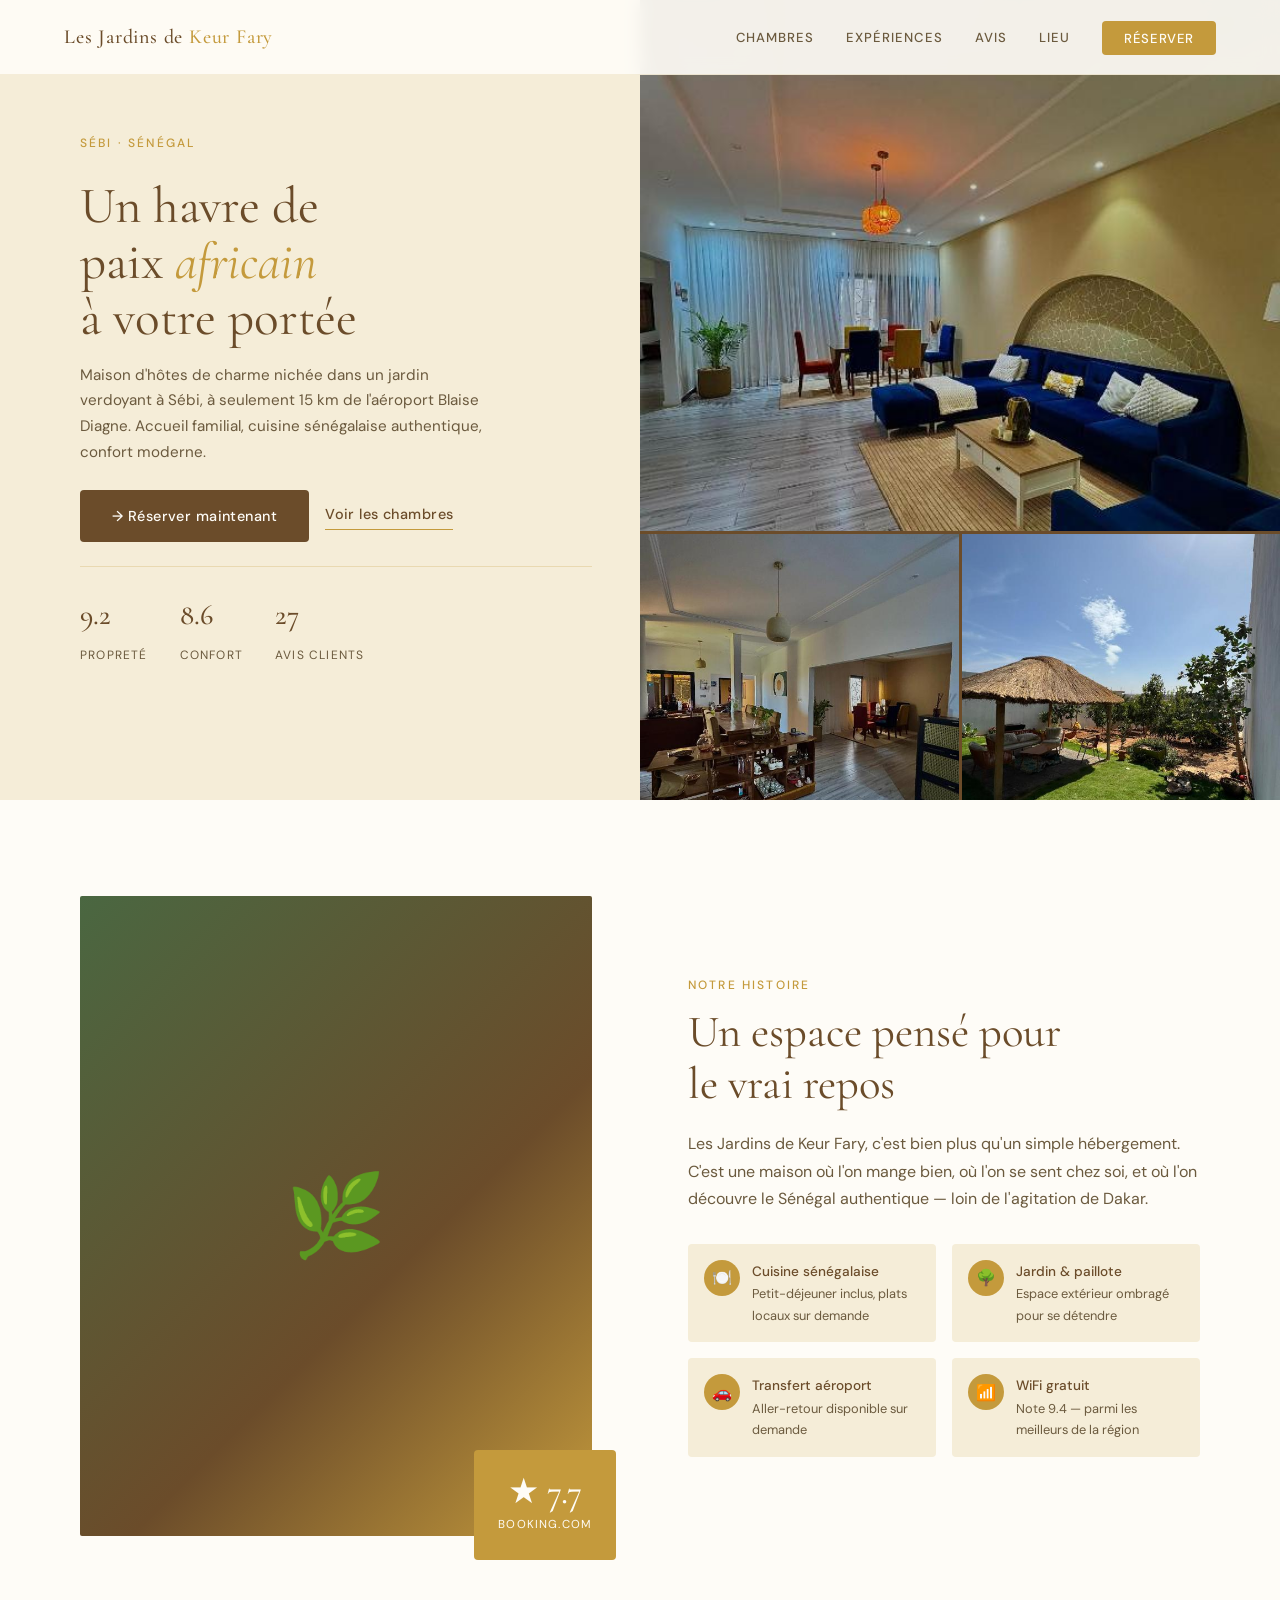
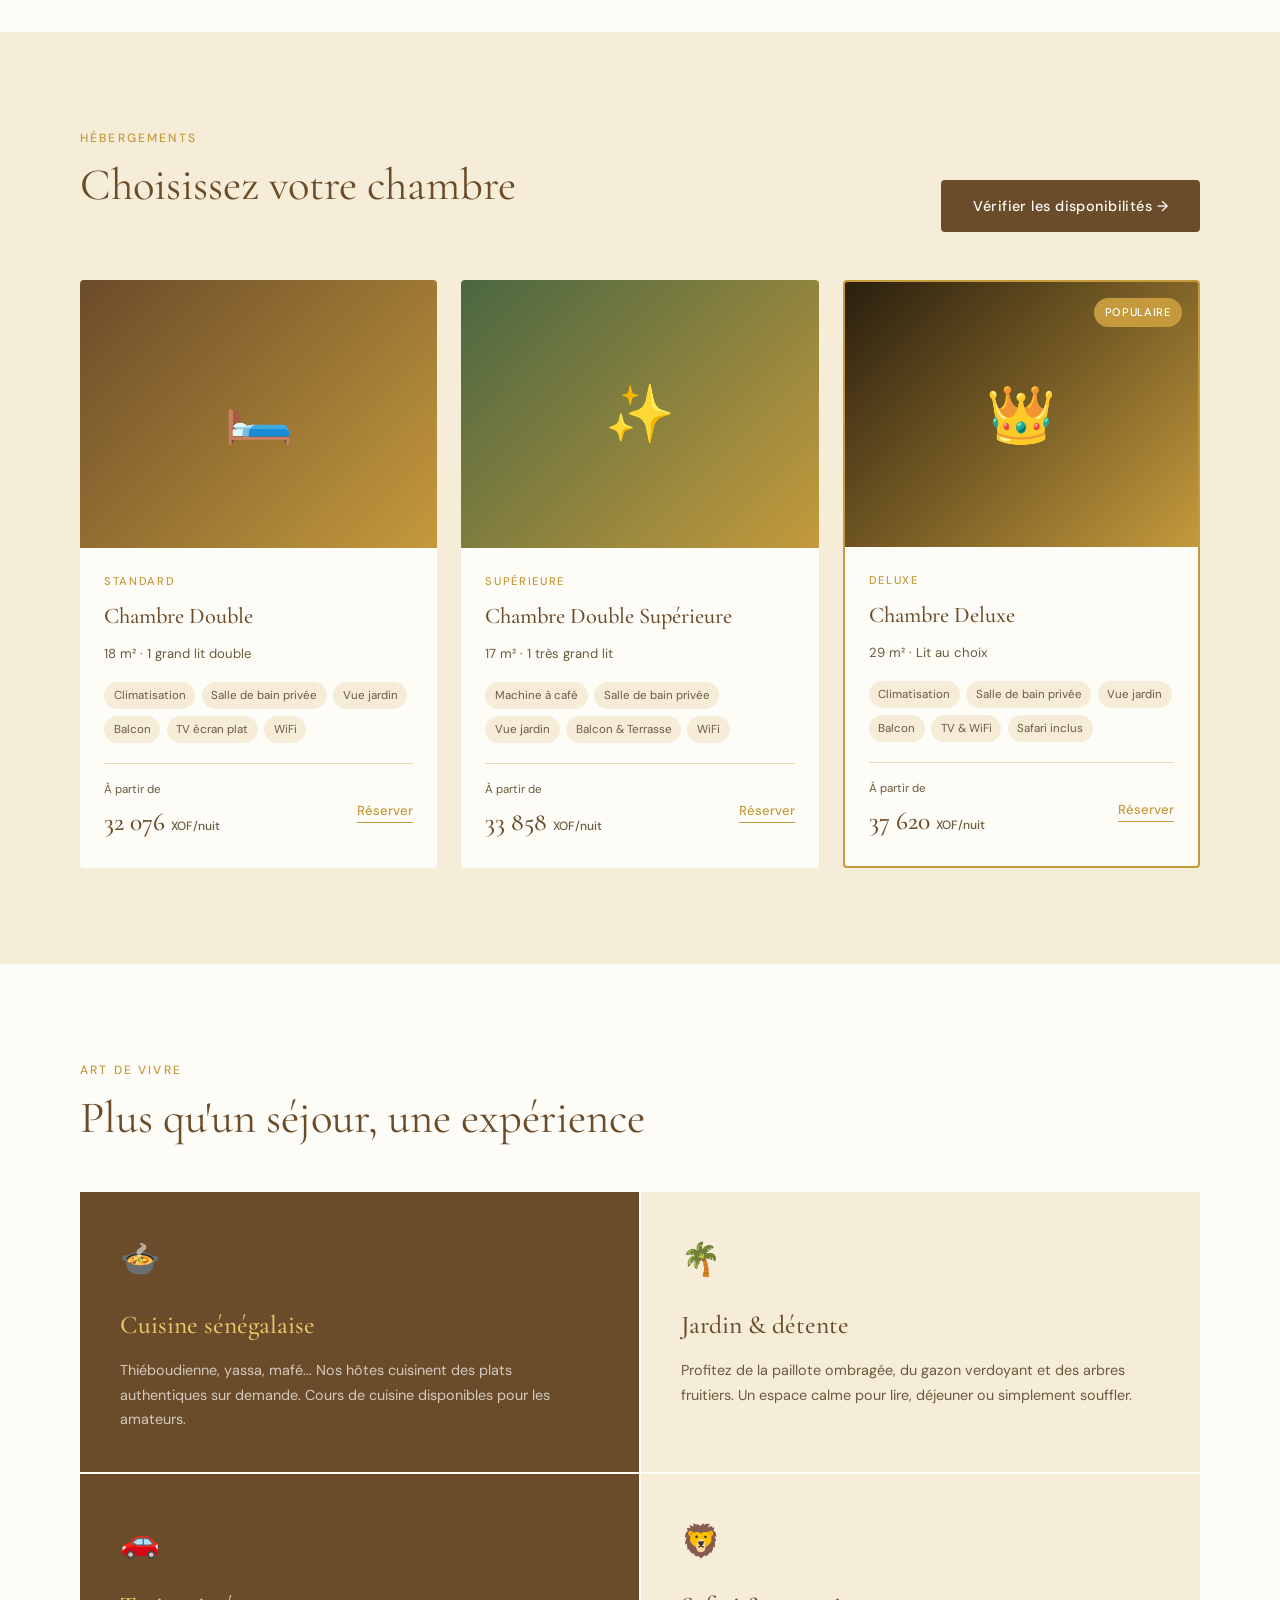
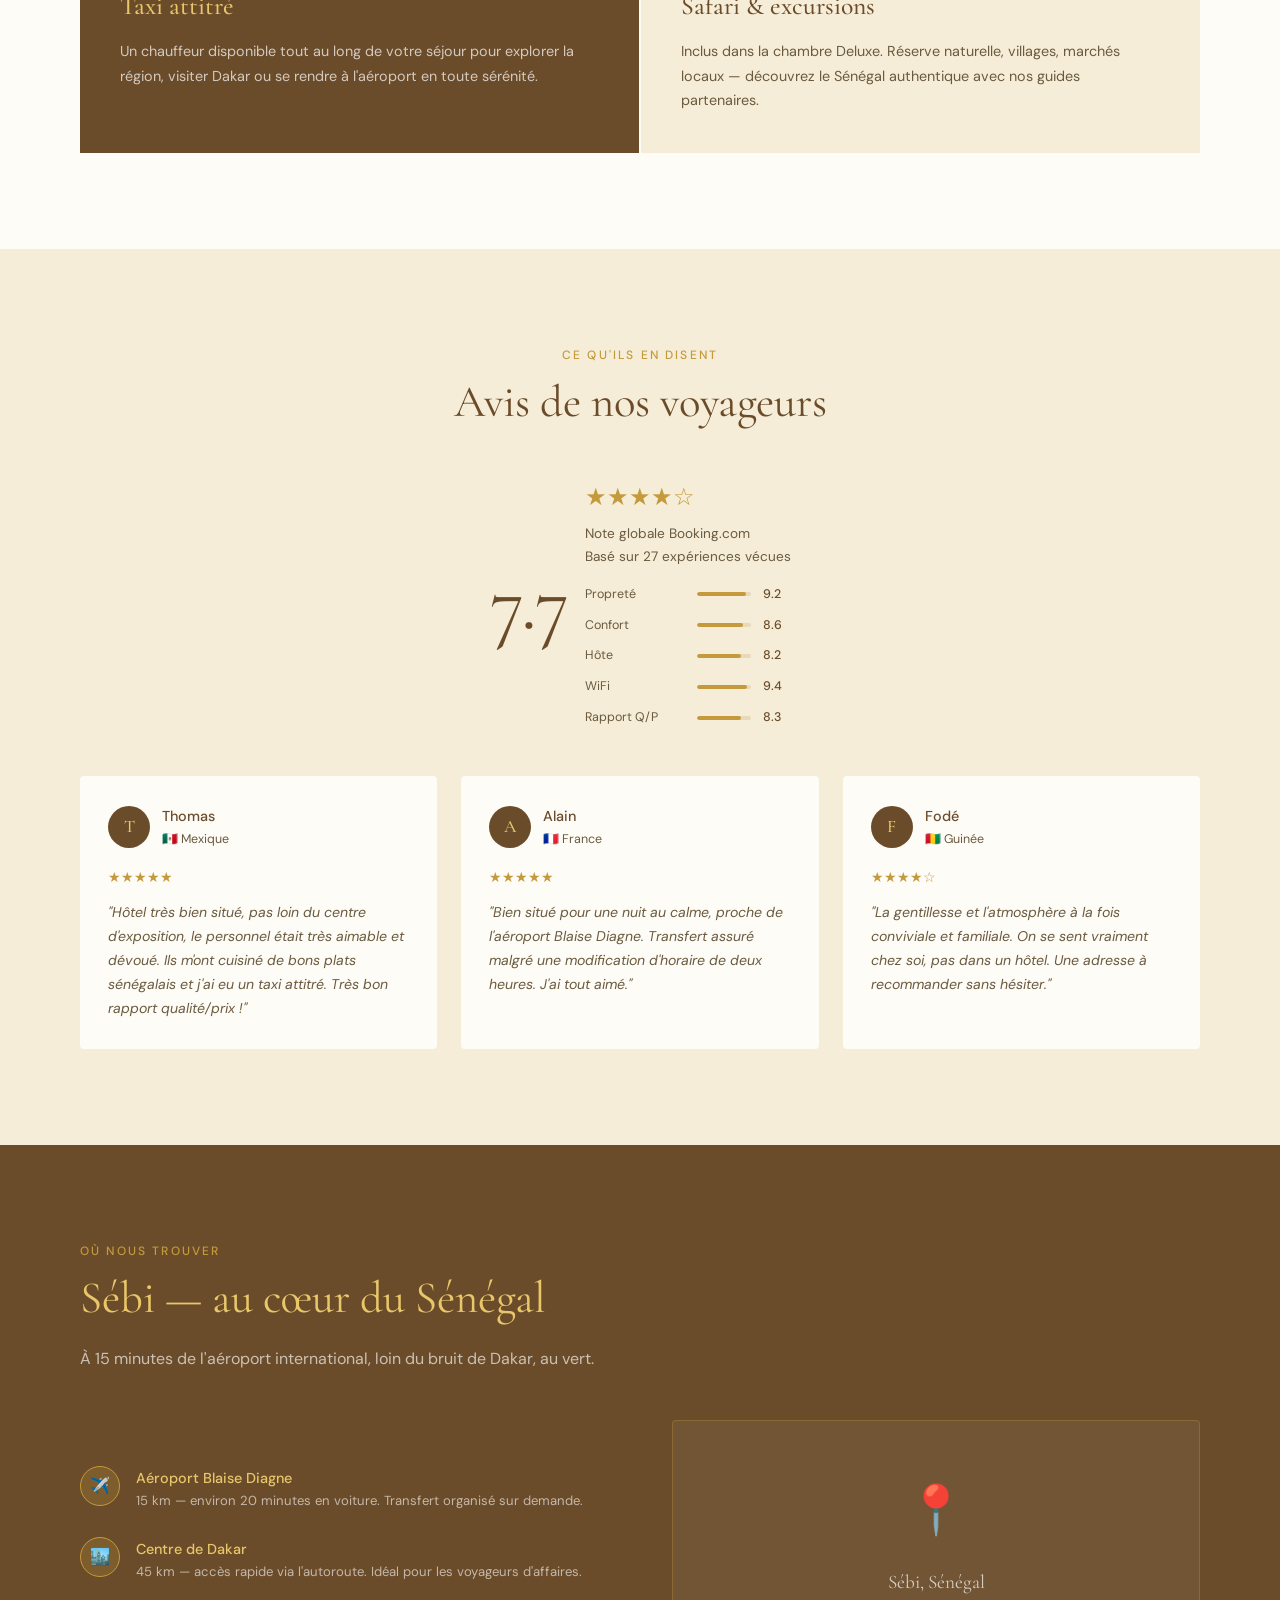
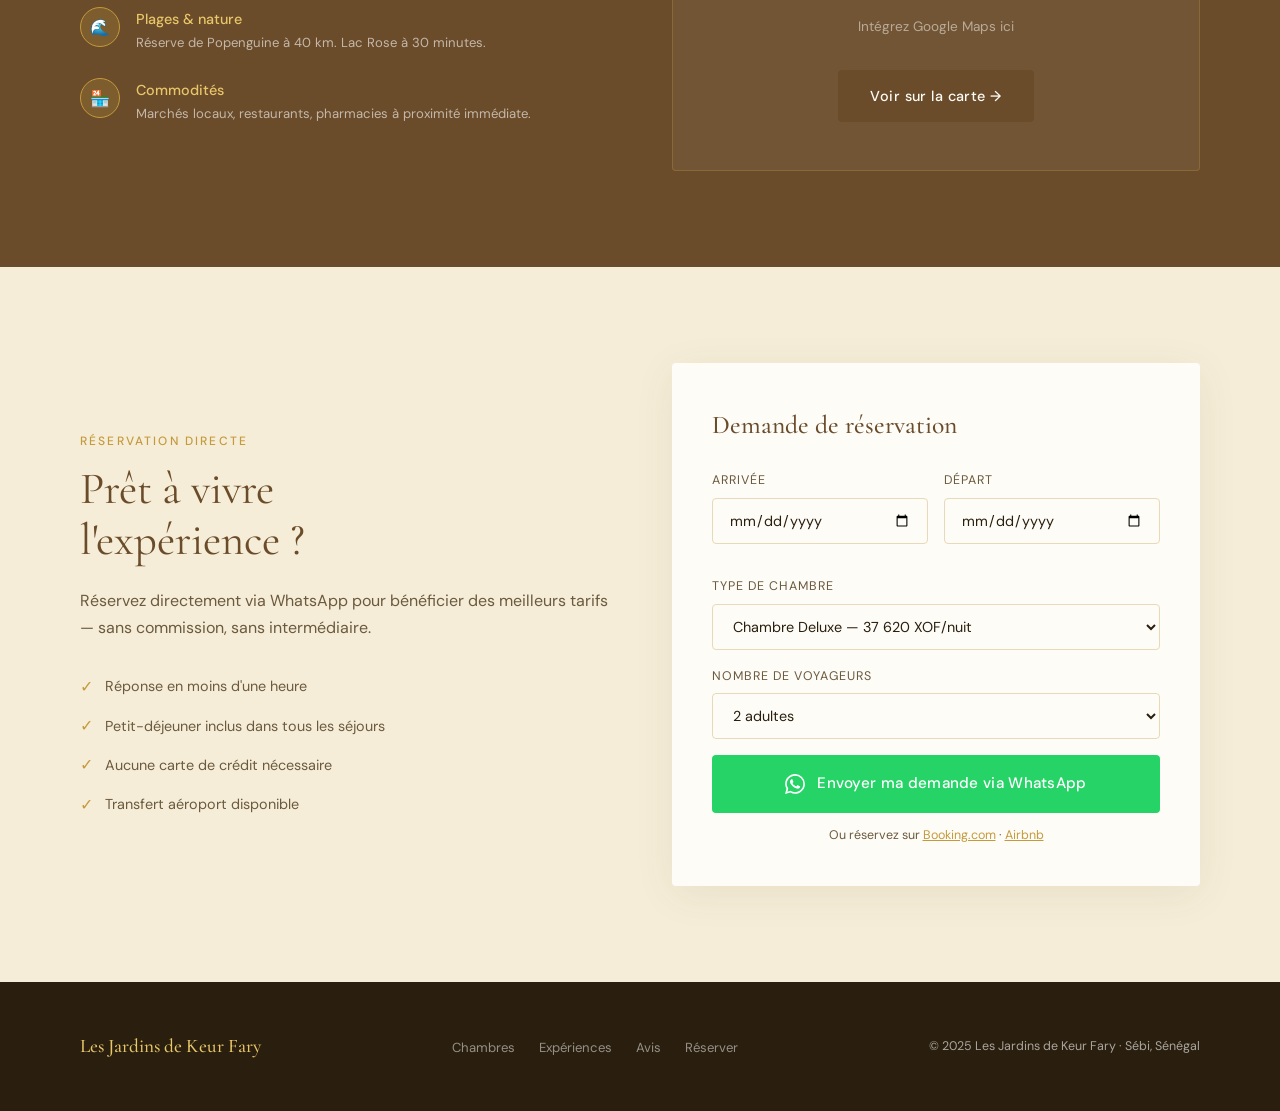
==== index.html @ 0b94500f "mise en place du site" ====
<!DOCTYPE html>
<html lang="fr">
<head>
<meta charset="UTF-8">
<meta name="viewport" content="width=device-width, initial-scale=1.0">
<title>Les Jardins de Keur Fary — Sébi, Sénégal</title>
<link href="https://fonts.googleapis.com/css2?family=Cormorant+Garamond:ital,wght@0,400;0,500;0,600;1,400;1,500&family=DM+Sans:wght@300;400;500&display=swap" rel="stylesheet">
<link rel="stylesheet" href="index.css">
</head>
<body>

<!-- NAV -->
<nav>
  <a href="#" class="nav-logo">Les Jardins de <span>Keur Fary</span></a>
  <ul class="nav-links">
    <li><a href="#chambres">Chambres</a></li>
    <li><a href="#experiences">Expériences</a></li>
    <li><a href="#avis">Avis</a></li>
    <li><a href="#lieu">Lieu</a></li>
    <li><a href="#reserver" class="nav-cta">Réserver</a></li>
  </ul>
</nav>

<!-- HERO -->
<section class="hero" style="padding: 0;">
  <div class="hero-text">
    <p class="hero-eyebrow">Sébi · Sénégal</p>
    <h1 class="hero-title">Un havre de<br>paix <em>africain</em><br>à votre portée</h1>
    <p class="hero-desc">Maison d'hôtes de charme nichée dans un jardin verdoyant à Sébi, à seulement 15 km de l'aéroport Blaise Diagne. Accueil familial, cuisine sénégalaise authentique, confort moderne.</p>
    <div class="hero-actions">
      <a href="#reserver" class="btn-primary">→ Réserver maintenant</a>
      <a href="#chambres" class="btn-secondary">Voir les chambres</a>
    </div>
    <div class="hero-stats">
      <div>
        <span class="hero-stat-num">9.2</span>
        <span class="hero-stat-label">Propreté</span>
      </div>
      <div>
        <span class="hero-stat-num">8.6</span>
        <span class="hero-stat-label">Confort</span>
      </div>
      <div>
        <span class="hero-stat-num">27</span>
        <span class="hero-stat-label">Avis clients</span>
      </div>
    </div>
  </div>
  <div class="hero-gallery">
    <div class="hero-gallery-top">
      <img src="images/salon.jpg" 
           alt="Salon principal"
           style="width:100%;height:100%;object-fit:cover;object-position:center 30%;">
    </div>
    <div class="hero-gallery-bottom">
      <div style="overflow:hidden;">
        <img src="images/veranda.jpg" alt="Véranda" style="width:100%;height:100%;object-fit:cover;">
      </div>
      <div style="overflow:hidden;">
        <img src="images/jardin.jpg" alt="Jardin" style="width:100%;height:100%;object-fit:cover;">
      </div>
    </div>
  </div>
</section>

<!-- ABOUT -->
<section class="about" id="about">
  <div class="about-image-wrap">
    <div style="width:100%;aspect-ratio:4/5;background:linear-gradient(135deg,#4A6741 0%,#6B4C2A 60%,#C49A3C 100%);border-radius:2px;display:flex;align-items:center;justify-content:center;">
      <span style="font-size:5rem;">🌿</span>
    </div>
    <div class="about-badge">
      <span class="about-badge-num">★ 7.7</span>
      <span class="about-badge-text">Booking.com</span>
    </div>
  </div>
  <div>
    <p class="section-eyebrow">Notre histoire</p>
    <h2 class="section-title">Un espace pensé pour<br>le vrai repos</h2>
    <p class="section-desc">Les Jardins de Keur Fary, c'est bien plus qu'un simple hébergement. C'est une maison où l'on mange bien, où l'on se sent chez soi, et où l'on découvre le Sénégal authentique — loin de l'agitation de Dakar.</p>
    <div class="about-features">
      <div class="about-feature">
        <div class="about-feature-icon">🍽️</div>
        <div>
          <p class="about-feature-title">Cuisine sénégalaise</p>
          <p class="about-feature-desc">Petit-déjeuner inclus, plats locaux sur demande</p>
        </div>
      </div>
      <div class="about-feature">
        <div class="about-feature-icon">🌳</div>
        <div>
          <p class="about-feature-title">Jardin & paillote</p>
          <p class="about-feature-desc">Espace extérieur ombragé pour se détendre</p>
        </div>
      </div>
      <div class="about-feature">
        <div class="about-feature-icon">🚗</div>
        <div>
          <p class="about-feature-title">Transfert aéroport</p>
          <p class="about-feature-desc">Aller-retour disponible sur demande</p>
        </div>
      </div>
      <div class="about-feature">
        <div class="about-feature-icon">📶</div>
        <div>
          <p class="about-feature-title">WiFi gratuit</p>
          <p class="about-feature-desc">Note 9.4 — parmi les meilleurs de la région</p>
        </div>
      </div>
    </div>
  </div>
</section>

<!-- ROOMS -->
<section class="rooms" id="chambres">
  <div class="rooms-header">
    <div>
      <p class="section-eyebrow">Hébergements</p>
      <h2 class="section-title">Choisissez votre chambre</h2>
    </div>
    <a href="#reserver" class="btn-primary">Vérifier les disponibilités →</a>
  </div>
  <div class="rooms-grid">
    <!-- Chambre Double -->
    <div class="room-card">
      <div style="width:100%;aspect-ratio:4/3;background:linear-gradient(135deg,#6B4C2A,#C49A3C);display:flex;align-items:center;justify-content:center;">
        <span style="font-size:3.5rem;">🛏️</span>
      </div>
      <div class="room-card-body">
        <p class="room-card-type">Standard</p>
        <h3 class="room-card-name">Chambre Double</h3>
        <p class="room-card-size">18 m² · 1 grand lit double</p>
        <div class="room-card-amenities">
          <span class="amenity-tag">Climatisation</span>
          <span class="amenity-tag">Salle de bain privée</span>
          <span class="amenity-tag">Vue jardin</span>
          <span class="amenity-tag">Balcon</span>
          <span class="amenity-tag">TV écran plat</span>
          <span class="amenity-tag">WiFi</span>
        </div>
        <div class="room-card-footer">
          <div>
            <p class="room-price-from">À partir de</p>
            <span class="room-price">32 076 <span class="room-price-unit">XOF/nuit</span></span>
          </div>
          <a href="#reserver" class="room-book-btn">Réserver</a>
        </div>
      </div>
    </div>
    <!-- Chambre Supérieure -->
    <div class="room-card">
      <div style="width:100%;aspect-ratio:4/3;background:linear-gradient(135deg,#4A6741,#C49A3C);display:flex;align-items:center;justify-content:center;">
        <span style="font-size:3.5rem;">✨</span>
      </div>
      <div class="room-card-body">
        <p class="room-card-type">Supérieure</p>
        <h3 class="room-card-name">Chambre Double Supérieure</h3>
        <p class="room-card-size">17 m² · 1 très grand lit</p>
        <div class="room-card-amenities">
          <span class="amenity-tag">Machine à café</span>
          <span class="amenity-tag">Salle de bain privée</span>
          <span class="amenity-tag">Vue jardin</span>
          <span class="amenity-tag">Balcon & Terrasse</span>
          <span class="amenity-tag">WiFi</span>
        </div>
        <div class="room-card-footer">
          <div>
            <p class="room-price-from">À partir de</p>
            <span class="room-price">33 858 <span class="room-price-unit">XOF/nuit</span></span>
          </div>
          <a href="#reserver" class="room-book-btn">Réserver</a>
        </div>
      </div>
    </div>
    <!-- Chambre Deluxe -->
    <div class="room-card" style="border: 2px solid var(--gold);">
      <div style="width:100%;aspect-ratio:4/3;background:linear-gradient(135deg,#2A1F0E,#C49A3C);display:flex;align-items:center;justify-content:center;position:relative;">
        <span style="font-size:3.5rem;">👑</span>
        <span style="position:absolute;top:1rem;right:1rem;background:var(--gold);color:white;font-size:0.7rem;padding:0.3rem 0.7rem;border-radius:20px;font-weight:500;letter-spacing:0.06em;">POPULAIRE</span>
      </div>
      <div class="room-card-body">
        <p class="room-card-type">Deluxe</p>
        <h3 class="room-card-name">Chambre Deluxe</h3>
        <p class="room-card-size">29 m² · Lit au choix</p>
        <div class="room-card-amenities">
          <span class="amenity-tag">Climatisation</span>
          <span class="amenity-tag">Salle de bain privée</span>
          <span class="amenity-tag">Vue jardin</span>
          <span class="amenity-tag">Balcon</span>
          <span class="amenity-tag">TV & WiFi</span>
          <span class="amenity-tag">Safari inclus</span>
        </div>
        <div class="room-card-footer">
          <div>
            <p class="room-price-from">À partir de</p>
            <span class="room-price">37 620 <span class="room-price-unit">XOF/nuit</span></span>
          </div>
          <a href="#reserver" class="room-book-btn">Réserver</a>
        </div>
      </div>
    </div>
  </div>
</section>

<!-- EXPERIENCES -->
<section class="experiences" id="experiences">
  <div style="max-width:600px;">
    <p class="section-eyebrow">Art de vivre</p>
    <h2 class="section-title">Plus qu'un séjour, une expérience</h2>
  </div>
  <div class="exp-grid">
    <div class="exp-item">
      <span class="exp-icon">🍲</span>
      <h3 class="exp-title">Cuisine sénégalaise</h3>
      <p class="exp-desc">Thiéboudienne, yassa, mafé... Nos hôtes cuisinent des plats authentiques sur demande. Cours de cuisine disponibles pour les amateurs.</p>
    </div>
    <div class="exp-item">
      <span class="exp-icon">🌴</span>
      <h3 class="exp-title">Jardin & détente</h3>
      <p class="exp-desc">Profitez de la paillote ombragée, du gazon verdoyant et des arbres fruitiers. Un espace calme pour lire, déjeuner ou simplement souffler.</p>
    </div>
    <div class="exp-item">
      <span class="exp-icon">🚗</span>
      <h3 class="exp-title">Taxi attitré</h3>
      <p class="exp-desc">Un chauffeur disponible tout au long de votre séjour pour explorer la région, visiter Dakar ou se rendre à l'aéroport en toute sérénité.</p>
    </div>
    <div class="exp-item">
      <span class="exp-icon">🦁</span>
      <h3 class="exp-title">Safari & excursions</h3>
      <p class="exp-desc">Inclus dans la chambre Deluxe. Réserve naturelle, villages, marchés locaux — découvrez le Sénégal authentique avec nos guides partenaires.</p>
    </div>
  </div>
</section>

<!-- REVIEWS -->
<section class="reviews" id="avis">
  <div class="reviews-header">
    <p class="section-eyebrow">Ce qu'ils en disent</p>
    <h2 class="section-title">Avis de nos voyageurs</h2>
  </div>
  <div class="rating-big">
    <span class="rating-num">7.7</span>
    <div>
      <div class="rating-stars">★★★★☆</div>
      <p style="font-size:0.85rem;color:var(--text-muted);">Note globale Booking.com</p>
      <p class="rating-count">Basé sur 27 expériences vécues</p>
      <div class="ratings-bars" style="margin-top:1rem;">
        <div class="rating-bar-row">
          <span class="rating-bar-label">Propreté</span>
          <div class="rating-bar-track"><div class="rating-bar-fill" style="width:92%"></div></div>
          <span class="rating-bar-val">9.2</span>
        </div>
        <div class="rating-bar-row">
          <span class="rating-bar-label">Confort</span>
          <div class="rating-bar-track"><div class="rating-bar-fill" style="width:86%"></div></div>
          <span class="rating-bar-val">8.6</span>
        </div>
        <div class="rating-bar-row">
          <span class="rating-bar-label">Hôte</span>
          <div class="rating-bar-track"><div class="rating-bar-fill" style="width:82%"></div></div>
          <span class="rating-bar-val">8.2</span>
        </div>
        <div class="rating-bar-row">
          <span class="rating-bar-label">WiFi</span>
          <div class="rating-bar-track"><div class="rating-bar-fill" style="width:94%"></div></div>
          <span class="rating-bar-val">9.4</span>
        </div>
        <div class="rating-bar-row">
          <span class="rating-bar-label">Rapport Q/P</span>
          <div class="rating-bar-track"><div class="rating-bar-fill" style="width:83%"></div></div>
          <span class="rating-bar-val">8.3</span>
        </div>
      </div>
    </div>
  </div>
  <div class="reviews-grid">
    <div class="review-card">
      <div class="review-top">
        <div class="review-avatar">T</div>
        <div>
          <p class="review-name">Thomas</p>
          <p class="review-country">🇲🇽 Mexique</p>
        </div>
      </div>
      <div class="review-stars">★★★★★</div>
      <p class="review-text">"Hôtel très bien situé, pas loin du centre d'exposition, le personnel était très aimable et dévoué. Ils m'ont cuisiné de bons plats sénégalais et j'ai eu un taxi attitré. Très bon rapport qualité/prix !"</p>
    </div>
    <div class="review-card">
      <div class="review-top">
        <div class="review-avatar">A</div>
        <div>
          <p class="review-name">Alain</p>
          <p class="review-country">🇫🇷 France</p>
        </div>
      </div>
      <div class="review-stars">★★★★★</div>
      <p class="review-text">"Bien situé pour une nuit au calme, proche de l'aéroport Blaise Diagne. Transfert assuré malgré une modification d'horaire de deux heures. J'ai tout aimé."</p>
    </div>
    <div class="review-card">
      <div class="review-top">
        <div class="review-avatar">F</div>
        <div>
          <p class="review-name">Fodé</p>
          <p class="review-country">🇬🇳 Guinée</p>
        </div>
      </div>
      <div class="review-stars">★★★★☆</div>
      <p class="review-text">"La gentillesse et l'atmosphère à la fois conviviale et familiale. On se sent vraiment chez soi, pas dans un hôtel. Une adresse à recommander sans hésiter."</p>
    </div>
  </div>
</section>

<!-- LOCATION -->
<section class="location" id="lieu">
  <p class="section-eyebrow" style="color:var(--gold);">Où nous trouver</p>
  <h2 class="section-title">Sébi — au cœur du Sénégal</h2>
  <p class="section-desc">À 15 minutes de l'aéroport international, loin du bruit de Dakar, au vert.</p>
  <div class="location-grid">
    <div class="location-points">
      <div class="location-point">
        <div class="location-point-icon">✈️</div>
        <div>
          <p class="location-point-title">Aéroport Blaise Diagne</p>
          <p class="location-point-desc">15 km — environ 20 minutes en voiture. Transfert organisé sur demande.</p>
        </div>
      </div>
      <div class="location-point">
        <div class="location-point-icon">🏙️</div>
        <div>
          <p class="location-point-title">Centre de Dakar</p>
          <p class="location-point-desc">45 km — accès rapide via l'autoroute. Idéal pour les voyageurs d'affaires.</p>
        </div>
      </div>
      <div class="location-point">
        <div class="location-point-icon">🌊</div>
        <div>
          <p class="location-point-title">Plages & nature</p>
          <p class="location-point-desc">Réserve de Popenguine à 40 km. Lac Rose à 30 minutes.</p>
        </div>
      </div>
      <div class="location-point">
        <div class="location-point-icon">🏪</div>
        <div>
          <p class="location-point-title">Commodités</p>
          <p class="location-point-desc">Marchés locaux, restaurants, pharmacies à proximité immédiate.</p>
        </div>
      </div>
    </div>
    <div class="location-map-placeholder">
      <span style="font-size:3rem;">📍</span>
      <p style="color:rgba(255,255,255,0.7);font-family:'Cormorant Garamond',serif;font-size:1.2rem;">Sébi, Sénégal</p>
      <p>Intégrez Google Maps ici</p>
      <a href="https://maps.google.com/?q=Sebikotane+Senegal" target="_blank" class="btn-primary" style="margin-top:1rem;">Voir sur la carte →</a>
    </div>
  </div>
</section>

<!-- BOOKING CTA -->
<section class="booking-cta" id="reserver">
  <div>
    <p class="section-eyebrow">Réservation directe</p>
    <h2 class="section-title">Prêt à vivre<br>l'expérience ?</h2>
    <p class="section-desc" style="margin-bottom:2rem;">Réservez directement via WhatsApp pour bénéficier des meilleurs tarifs — sans commission, sans intermédiaire.</p>
    <div style="display:flex;flex-direction:column;gap:0.75rem;">
      <div style="display:flex;align-items:center;gap:0.75rem;">
        <span style="color:var(--gold);">✓</span>
        <span style="font-size:0.9rem;color:var(--text-muted);">Réponse en moins d'une heure</span>
      </div>
      <div style="display:flex;align-items:center;gap:0.75rem;">
        <span style="color:var(--gold);">✓</span>
        <span style="font-size:0.9rem;color:var(--text-muted);">Petit-déjeuner inclus dans tous les séjours</span>
      </div>
      <div style="display:flex;align-items:center;gap:0.75rem;">
        <span style="color:var(--gold);">✓</span>
        <span style="font-size:0.9rem;color:var(--text-muted);">Aucune carte de crédit nécessaire</span>
      </div>
      <div style="display:flex;align-items:center;gap:0.75rem;">
        <span style="color:var(--gold);">✓</span>
        <span style="font-size:0.9rem;color:var(--text-muted);">Transfert aéroport disponible</span>
      </div>
    </div>
  </div>
  <div class="booking-form">
    <h3 class="booking-form-title">Demande de réservation</h3>
    <div class="form-row">
      <div class="form-group">
        <label>Arrivée</label>
        <input type="date">
      </div>
      <div class="form-group">
        <label>Départ</label>
        <input type="date">
      </div>
    </div>
    <div class="form-group">
      <label>Type de chambre</label>
      <select>
        <option>Chambre Double — 32 076 XOF/nuit</option>
        <option>Chambre Double Supérieure — 33 858 XOF/nuit</option>
        <option selected>Chambre Deluxe — 37 620 XOF/nuit</option>
        <option>Chambre Deluxe Famille — 39 600 XOF/nuit</option>
      </select>
    </div>
    <div class="form-group">
      <label>Nombre de voyageurs</label>
      <select>
        <option>1 adulte</option>
        <option selected>2 adultes</option>
        <option>2 adultes + 1 enfant</option>
      </select>
    </div>
    <a href="https://wa.me/221XXXXXXXXX?text=Bonjour%2C%20je%20souhaite%20r%C3%A9server%20une%20chambre%20aux%20Jardins%20de%20Keur%20Fary" 
       class="whatsapp-btn" target="_blank">
      <svg width="20" height="20" viewBox="0 0 24 24" fill="white" xmlns="http://www.w3.org/2000/svg">
        <path d="M17.472 14.382c-.297-.149-1.758-.867-2.03-.967-.273-.099-.471-.148-.67.15-.197.297-.767.966-.94 1.164-.173.199-.347.223-.644.075-.297-.15-1.255-.463-2.39-1.475-.883-.788-1.48-1.761-1.653-2.059-.173-.297-.018-.458.13-.606.134-.133.298-.347.446-.52.149-.174.198-.298.298-.497.099-.198.05-.371-.025-.52-.075-.149-.669-1.612-.916-2.207-.242-.579-.487-.5-.669-.51-.173-.008-.371-.01-.57-.01-.198 0-.52.074-.792.372-.272.297-1.04 1.016-1.04 2.479 0 1.462 1.065 2.875 1.213 3.074.149.198 2.096 3.2 5.077 4.487.709.306 1.262.489 1.694.625.712.227 1.36.195 1.871.118.571-.085 1.758-.719 2.006-1.413.248-.694.248-1.289.173-1.413-.074-.124-.272-.198-.57-.347m-5.421 7.403h-.004a9.87 9.87 0 01-5.031-1.378l-.361-.214-3.741.982.998-3.648-.235-.374a9.86 9.86 0 01-1.51-5.26c.001-5.45 4.436-9.884 9.888-9.884 2.64 0 5.122 1.03 6.988 2.898a9.825 9.825 0 012.893 6.994c-.003 5.45-4.437 9.884-9.885 9.884m8.413-18.297A11.815 11.815 0 0012.05 0C5.495 0 .16 5.335.157 11.892c0 2.096.547 4.142 1.588 5.945L.057 24l6.305-1.654a11.882 11.882 0 005.683 1.448h.005c6.554 0 11.89-5.335 11.893-11.893a11.821 11.821 0 00-3.48-8.413z"/>
      </svg>
      Envoyer ma demande via WhatsApp
    </a>
    <p class="booking-note">Ou réservez sur <a href="https://www.booking.com/hotel/sn/maisons-d-hotes-les-jardins-de-keur-fary.html" target="_blank" style="color:var(--gold);">Booking.com</a> · <a href="https://www.airbnb.com" target="_blank" style="color:var(--gold);">Airbnb</a></p>
  </div>
</section>

<!-- FOOTER -->
<footer>
  <div class="footer-logo">Les Jardins de Keur Fary</div>
  <ul class="footer-links">
    <li><a href="#chambres">Chambres</a></li>
    <li><a href="#experiences">Expériences</a></li>
    <li><a href="#avis">Avis</a></li>
    <li><a href="#reserver">Réserver</a></li>
  </ul>
  <p class="footer-copy">© 2025 Les Jardins de Keur Fary · Sébi, Sénégal</p>
</footer>

</body>
</html>
---- index.css ----
*, *::before, *::after { box-sizing: border-box; margin: 0; padding: 0; }

  :root {
    --sand: #F5EDD8;
    --sand-dark: #E8D9B8;
    --gold: #C49A3C;
    --gold-light: #E8C76A;
    --earth: #6B4C2A;
    --earth-light: #8B6540;
    --green: #4A6741;
    --green-light: #6B8F62;
    --text: #2A1F0E;
    --text-muted: #6B5A3E;
    --white: #FEFCF7;
    --radius: 4px;
  }

  html { scroll-behavior: smooth; }

  body {
    font-family: 'DM Sans', sans-serif;
    background: var(--white);
    color: var(--text);
    font-size: 16px;
    line-height: 1.7;
    overflow-x: hidden;
  }

  /* NAV */
  nav {
    position: fixed; top: 0; left: 0; right: 0; z-index: 100;
    display: flex; align-items: center; justify-content: space-between;
    padding: 1.25rem 4rem;
    background: rgba(254,252,247,0.92);
    backdrop-filter: blur(8px);
    border-bottom: 1px solid rgba(196,154,60,0.15);
  }
  .nav-logo {
    font-family: 'Cormorant Garamond', serif;
    font-size: 1.25rem; font-weight: 500; letter-spacing: 0.04em;
    color: var(--earth); text-decoration: none;
  }
  .nav-logo span { color: var(--gold); }
  .nav-links { display: flex; gap: 2rem; list-style: none; }
  .nav-links a {
    font-size: 0.82rem; letter-spacing: 0.08em; text-transform: uppercase;
    color: var(--text-muted); text-decoration: none; font-weight: 500;
    transition: color 0.2s;
  }
  .nav-links a:hover { color: var(--gold); }
  .nav-cta {
    background: var(--gold); color: var(--white) !important;
    padding: 0.55rem 1.4rem; border-radius: var(--radius);
    font-weight: 500 !important; letter-spacing: 0.04em !important;
    transition: background 0.2s !important;
  }
  .nav-cta:hover { background: var(--earth) !important; }

  /* HERO */
  .hero {
    height: 100vh;
    max-height: 800px;
    display: grid; grid-template-columns: 1fr 1fr; align-items: stretch;
    padding-top: 72px;
  }
  .hero-text {
    display: flex; flex-direction: column; justify-content: center;
    padding: 3rem 3rem 3rem 5rem;
    background: var(--sand);
    overflow: hidden;
  }
  .hero-eyebrow {
    font-size: 0.75rem; letter-spacing: 0.18em; text-transform: uppercase;
    color: var(--gold); font-weight: 500; margin-bottom: 1.5rem;
  }
  .hero-title {
    font-family: 'Cormorant Garamond', serif;
    font-size: clamp(2.4rem, 4vw, 3.8rem); font-weight: 400; line-height: 1.1;
    color: var(--earth); margin-bottom: 1rem;
  }
  .hero-title em { font-style: italic; color: var(--gold); }
  .hero-desc {
    font-size: 0.95rem; color: var(--text-muted); line-height: 1.7;
    max-width: 420px; margin-bottom: 1.5rem;
  }
  .hero-actions { display: flex; gap: 1rem; align-items: center; flex-wrap: wrap; }
  .btn-primary {
    display: inline-flex; align-items: center; gap: 0.5rem;
    background: var(--earth); color: var(--white);
    padding: 0.85rem 2rem; border-radius: var(--radius);
    font-size: 0.9rem; font-weight: 500; text-decoration: none;
    letter-spacing: 0.03em; transition: background 0.2s;
  }
  .btn-primary:hover { background: var(--gold); }
  .btn-secondary {
    display: inline-flex; align-items: center; gap: 0.5rem;
    color: var(--earth); font-size: 0.9rem; font-weight: 500;
    text-decoration: none; border-bottom: 1px solid var(--gold);
    padding-bottom: 2px; letter-spacing: 0.03em;
    transition: color 0.2s, border-color 0.2s;
  }
  .btn-secondary:hover { color: var(--gold); }
  .hero-stats {
    display: flex; gap: 2rem; margin-top: 1.5rem;
    padding-top: 1.5rem; border-top: 1px solid rgba(196,154,60,0.25);
  }
  .hero-stat-num {
    font-family: 'Cormorant Garamond', serif;
    font-size: 1.8rem; font-weight: 500; color: var(--earth); display: block;
  }
  .hero-stat-label {
    font-size: 0.75rem; color: var(--text-muted); text-transform: uppercase;
    letter-spacing: 0.1em;
  }
  .hero-gallery {
    display: grid; grid-template-rows: 2fr 1fr; gap: 3px;
    background: var(--earth);
    overflow: hidden;
    height: 100%;
  }
  .hero-gallery img {
    width: 100%; height: 100%; object-fit: cover; object-position: center 30%;
    display: block; transition: transform 0.6s ease;
  }
  .hero-gallery img:hover { transform: scale(1.02); }
  .hero-gallery-top { overflow: hidden; min-height: 0; }
  .hero-gallery-bottom { display: grid; grid-template-columns: 1fr 1fr; gap: 3px; min-height: 0; }
  .hero-gallery-bottom div { overflow: hidden; }

  /* SECTION COMMON */
  section { padding: 6rem 5rem; }
  .section-eyebrow {
    font-size: 0.75rem; letter-spacing: 0.18em; text-transform: uppercase;
    color: var(--gold); font-weight: 500; margin-bottom: 0.75rem;
  }
  .section-title {
    font-family: 'Cormorant Garamond', serif;
    font-size: clamp(2rem, 3.5vw, 3rem); font-weight: 400;
    color: var(--earth); line-height: 1.15; margin-bottom: 1.25rem;
  }
  .section-desc { color: var(--text-muted); max-width: 540px; }

  /* ABOUT */
  .about {
    background: var(--white);
    display: grid; grid-template-columns: 1fr 1fr; gap: 6rem; align-items: center;
  }
  .about-image-wrap { position: relative; }
  .about-image-main {
    width: 100%; aspect-ratio: 4/5; object-fit: cover; border-radius: 2px;
    display: block;
  }
  .about-badge {
    position: absolute; bottom: -1.5rem; right: -1.5rem;
    background: var(--gold); color: var(--white);
    padding: 1.5rem; border-radius: var(--radius);
    text-align: center;
  }
  .about-badge-num {
    font-family: 'Cormorant Garamond', serif;
    font-size: 2.2rem; font-weight: 500; display: block; line-height: 1;
  }
  .about-badge-text { font-size: 0.72rem; text-transform: uppercase; letter-spacing: 0.1em; }
  .about-features { display: grid; grid-template-columns: 1fr 1fr; gap: 1rem; margin-top: 2rem; }
  .about-feature {
    display: flex; align-items: flex-start; gap: 0.75rem;
    padding: 1rem; background: var(--sand); border-radius: var(--radius);
  }
  .about-feature-icon {
    width: 36px; height: 36px; background: var(--gold); border-radius: 50%;
    display: flex; align-items: center; justify-content: center;
    flex-shrink: 0; font-size: 1rem;
  }
  .about-feature-title { font-size: 0.85rem; font-weight: 500; color: var(--earth); }
  .about-feature-desc { font-size: 0.8rem; color: var(--text-muted); }

  /* ROOMS */
  .rooms { background: var(--sand); }
  .rooms-header { display: flex; justify-content: space-between; align-items: flex-end; margin-bottom: 3rem; }
  .rooms-grid { display: grid; grid-template-columns: repeat(3, 1fr); gap: 1.5rem; }
  .room-card {
    background: var(--white); border-radius: var(--radius);
    overflow: hidden; transition: transform 0.3s, box-shadow 0.3s;
  }
  .room-card:hover { transform: translateY(-4px); box-shadow: 0 12px 40px rgba(107,76,42,0.12); }
  .room-card-img { width: 100%; aspect-ratio: 4/3; object-fit: cover; display: block; }
  .room-card-body { padding: 1.5rem; }
  .room-card-type {
    font-size: 0.7rem; letter-spacing: 0.15em; text-transform: uppercase;
    color: var(--gold); font-weight: 500; margin-bottom: 0.4rem;
  }
  .room-card-name {
    font-family: 'Cormorant Garamond', serif;
    font-size: 1.4rem; font-weight: 500; color: var(--earth); margin-bottom: 0.5rem;
  }
  .room-card-size { font-size: 0.82rem; color: var(--text-muted); margin-bottom: 1rem; }
  .room-card-amenities { display: flex; flex-wrap: wrap; gap: 0.4rem; margin-bottom: 1.25rem; }
  .amenity-tag {
    font-size: 0.72rem; background: var(--sand); color: var(--text-muted);
    padding: 0.25rem 0.6rem; border-radius: 20px;
  }
  .room-card-footer {
    display: flex; justify-content: space-between; align-items: center;
    border-top: 1px solid var(--sand-dark); padding-top: 1rem;
  }
  .room-price-from { font-size: 0.72rem; color: var(--text-muted); }
  .room-price {
    font-family: 'Cormorant Garamond', serif;
    font-size: 1.6rem; font-weight: 500; color: var(--earth);
  }
  .room-price-unit { font-size: 0.75rem; color: var(--text-muted); font-family: 'DM Sans', sans-serif; }
  .room-book-btn {
    font-size: 0.82rem; color: var(--gold); font-weight: 500;
    text-decoration: none; border-bottom: 1px solid var(--gold);
  }
  .room-book-btn:hover { color: var(--earth); border-color: var(--earth); }

  /* EXPERIENCES */
  .experiences { background: var(--white); }
  .exp-grid { display: grid; grid-template-columns: repeat(2, 1fr); gap: 2px; margin-top: 3rem; }
  .exp-item {
    padding: 2.5rem; background: var(--sand); position: relative; overflow: hidden;
  }
  .exp-item:nth-child(odd) { background: var(--earth); color: var(--white); }
  .exp-item:nth-child(odd) .exp-title { color: var(--gold-light); }
  .exp-item:nth-child(odd) .exp-desc { color: rgba(255,255,255,0.7); }
  .exp-icon { font-size: 2rem; margin-bottom: 1rem; display: block; }
  .exp-title {
    font-family: 'Cormorant Garamond', serif;
    font-size: 1.6rem; font-weight: 500; color: var(--earth); margin-bottom: 0.75rem;
  }
  .exp-desc { font-size: 0.9rem; color: var(--text-muted); line-height: 1.7; }

  /* REVIEWS */
  .reviews { background: var(--sand); }
  .reviews-header { text-align: center; margin-bottom: 3rem; }
  .rating-big {
    display: flex; align-items: center; justify-content: center; gap: 1rem;
    margin-bottom: 3rem;
  }
  .rating-num {
    font-family: 'Cormorant Garamond', serif;
    font-size: 5rem; font-weight: 400; color: var(--earth); line-height: 1;
  }
  .rating-stars { color: var(--gold); font-size: 1.5rem; margin-bottom: 0.25rem; }
  .rating-count { font-size: 0.85rem; color: var(--text-muted); }
  .ratings-bars { display: flex; flex-direction: column; gap: 0.6rem; max-width: 300px; }
  .rating-bar-row { display: flex; align-items: center; gap: 0.75rem; }
  .rating-bar-label { font-size: 0.78rem; color: var(--text-muted); width: 100px; flex-shrink: 0; }
  .rating-bar-track {
    flex: 1; height: 4px; background: var(--sand-dark); border-radius: 2px; overflow: hidden;
  }
  .rating-bar-fill { height: 100%; background: var(--gold); border-radius: 2px; }
  .rating-bar-val { font-size: 0.78rem; font-weight: 500; color: var(--earth); width: 28px; }
  .reviews-grid { display: grid; grid-template-columns: repeat(3, 1fr); gap: 1.5rem; margin-top: 3rem; }
  .review-card {
    background: var(--white); padding: 1.75rem; border-radius: var(--radius);
  }
  .review-top { display: flex; align-items: center; gap: 0.75rem; margin-bottom: 1rem; }
  .review-avatar {
    width: 42px; height: 42px; border-radius: 50%; background: var(--earth);
    display: flex; align-items: center; justify-content: center;
    font-family: 'Cormorant Garamond', serif; font-size: 1.1rem; color: var(--gold-light); font-weight: 500;
    flex-shrink: 0;
  }
  .review-name { font-size: 0.9rem; font-weight: 500; color: var(--earth); }
  .review-country { font-size: 0.78rem; color: var(--text-muted); }
  .review-stars { color: var(--gold); font-size: 0.85rem; margin-bottom: 0.75rem; }
  .review-text { font-size: 0.88rem; color: var(--text-muted); line-height: 1.7; font-style: italic; }

  /* LOCATION */
  .location { background: var(--earth); color: var(--white); }
  .location .section-title { color: var(--gold-light); }
  .location .section-desc { color: rgba(255,255,255,0.65); }
  .location-grid { display: grid; grid-template-columns: 1fr 1fr; gap: 4rem; align-items: center; margin-top: 3rem; }
  .location-points { display: flex; flex-direction: column; gap: 1.5rem; }
  .location-point { display: flex; align-items: flex-start; gap: 1rem; }
  .location-point-icon {
    width: 40px; height: 40px; border-radius: 50%; background: rgba(196,154,60,0.2);
    border: 1px solid var(--gold); display: flex; align-items: center; justify-content: center;
    flex-shrink: 0; font-size: 1rem;
  }
  .location-point-title { font-size: 0.9rem; font-weight: 500; color: var(--gold-light); }
  .location-point-desc { font-size: 0.82rem; color: rgba(255,255,255,0.6); }
  .location-map-placeholder {
    background: rgba(255,255,255,0.05); border: 1px solid rgba(196,154,60,0.3);
    border-radius: var(--radius); padding: 3rem; text-align: center;
    min-height: 300px; display: flex; flex-direction: column; align-items: center; justify-content: center;
    gap: 1rem;
  }
  .location-map-placeholder p { font-size: 0.85rem; color: rgba(255,255,255,0.5); }

  /* BOOKING CTA */
  .booking-cta {
    background: var(--sand); padding: 6rem 5rem;
    display: grid; grid-template-columns: 1fr 1fr; gap: 4rem; align-items: center;
  }
  .booking-form {
    background: var(--white); padding: 2.5rem; border-radius: var(--radius);
    box-shadow: 0 8px 40px rgba(107,76,42,0.08);
  }
  .booking-form-title {
    font-family: 'Cormorant Garamond', serif;
    font-size: 1.6rem; font-weight: 500; color: var(--earth); margin-bottom: 1.5rem;
  }
  .form-row { display: grid; grid-template-columns: 1fr 1fr; gap: 1rem; margin-bottom: 1rem; }
  .form-group { display: flex; flex-direction: column; gap: 0.4rem; margin-bottom: 1rem; }
  .form-group label { font-size: 0.78rem; text-transform: uppercase; letter-spacing: 0.08em; color: var(--text-muted); }
  .form-group select, .form-group input {
    padding: 0.75rem 1rem; border: 1px solid var(--sand-dark);
    border-radius: var(--radius); font-family: 'DM Sans', sans-serif; font-size: 0.9rem;
    color: var(--text); background: var(--white); outline: none;
    transition: border-color 0.2s;
  }
  .form-group select:focus, .form-group input:focus { border-color: var(--gold); }
  .whatsapp-btn {
    display: flex; align-items: center; justify-content: center; gap: 0.75rem;
    width: 100%; padding: 1rem; border-radius: var(--radius);
    background: #25D366; color: white; font-size: 0.95rem; font-weight: 500;
    text-decoration: none; letter-spacing: 0.02em; transition: background 0.2s;
    margin-top: 0.5rem;
  }
  .whatsapp-btn:hover { background: #1ebe5a; }
  .booking-note { font-size: 0.78rem; color: var(--text-muted); text-align: center; margin-top: 0.75rem; }

  /* FOOTER */
  footer {
    background: var(--text); color: rgba(255,255,255,0.6);
    padding: 3rem 5rem; display: flex;
    justify-content: space-between; align-items: center;
  }
  .footer-logo {
    font-family: 'Cormorant Garamond', serif;
    font-size: 1.2rem; color: var(--gold-light); font-weight: 500;
  }
  .footer-links { display: flex; gap: 1.5rem; list-style: none; }
  .footer-links a { font-size: 0.82rem; color: rgba(255,255,255,0.5); text-decoration: none; transition: color 0.2s; }
  .footer-links a:hover { color: var(--gold-light); }
  .footer-copy { font-size: 0.78rem; }

  @media (max-width: 1024px) {
    nav { padding: 1.25rem 2rem; }
    .nav-links { display: none; }
    .hero { grid-template-columns: 1fr; }
    .hero-text { padding: 4rem 2rem; }
    .hero-gallery { min-height: 50vw; }
    section { padding: 4rem 2rem; }
    .about { grid-template-columns: 1fr; gap: 3rem; }
    .about-badge { right: 0; }
    .rooms-grid { grid-template-columns: 1fr; }
    .reviews-grid { grid-template-columns: 1fr; }
    .location-grid { grid-template-columns: 1fr; }
    .booking-cta { grid-template-columns: 1fr; }
    footer { flex-direction: column; gap: 1.5rem; text-align: center; }
    .rooms-header { flex-direction: column; align-items: flex-start; gap: 1rem; }
  }
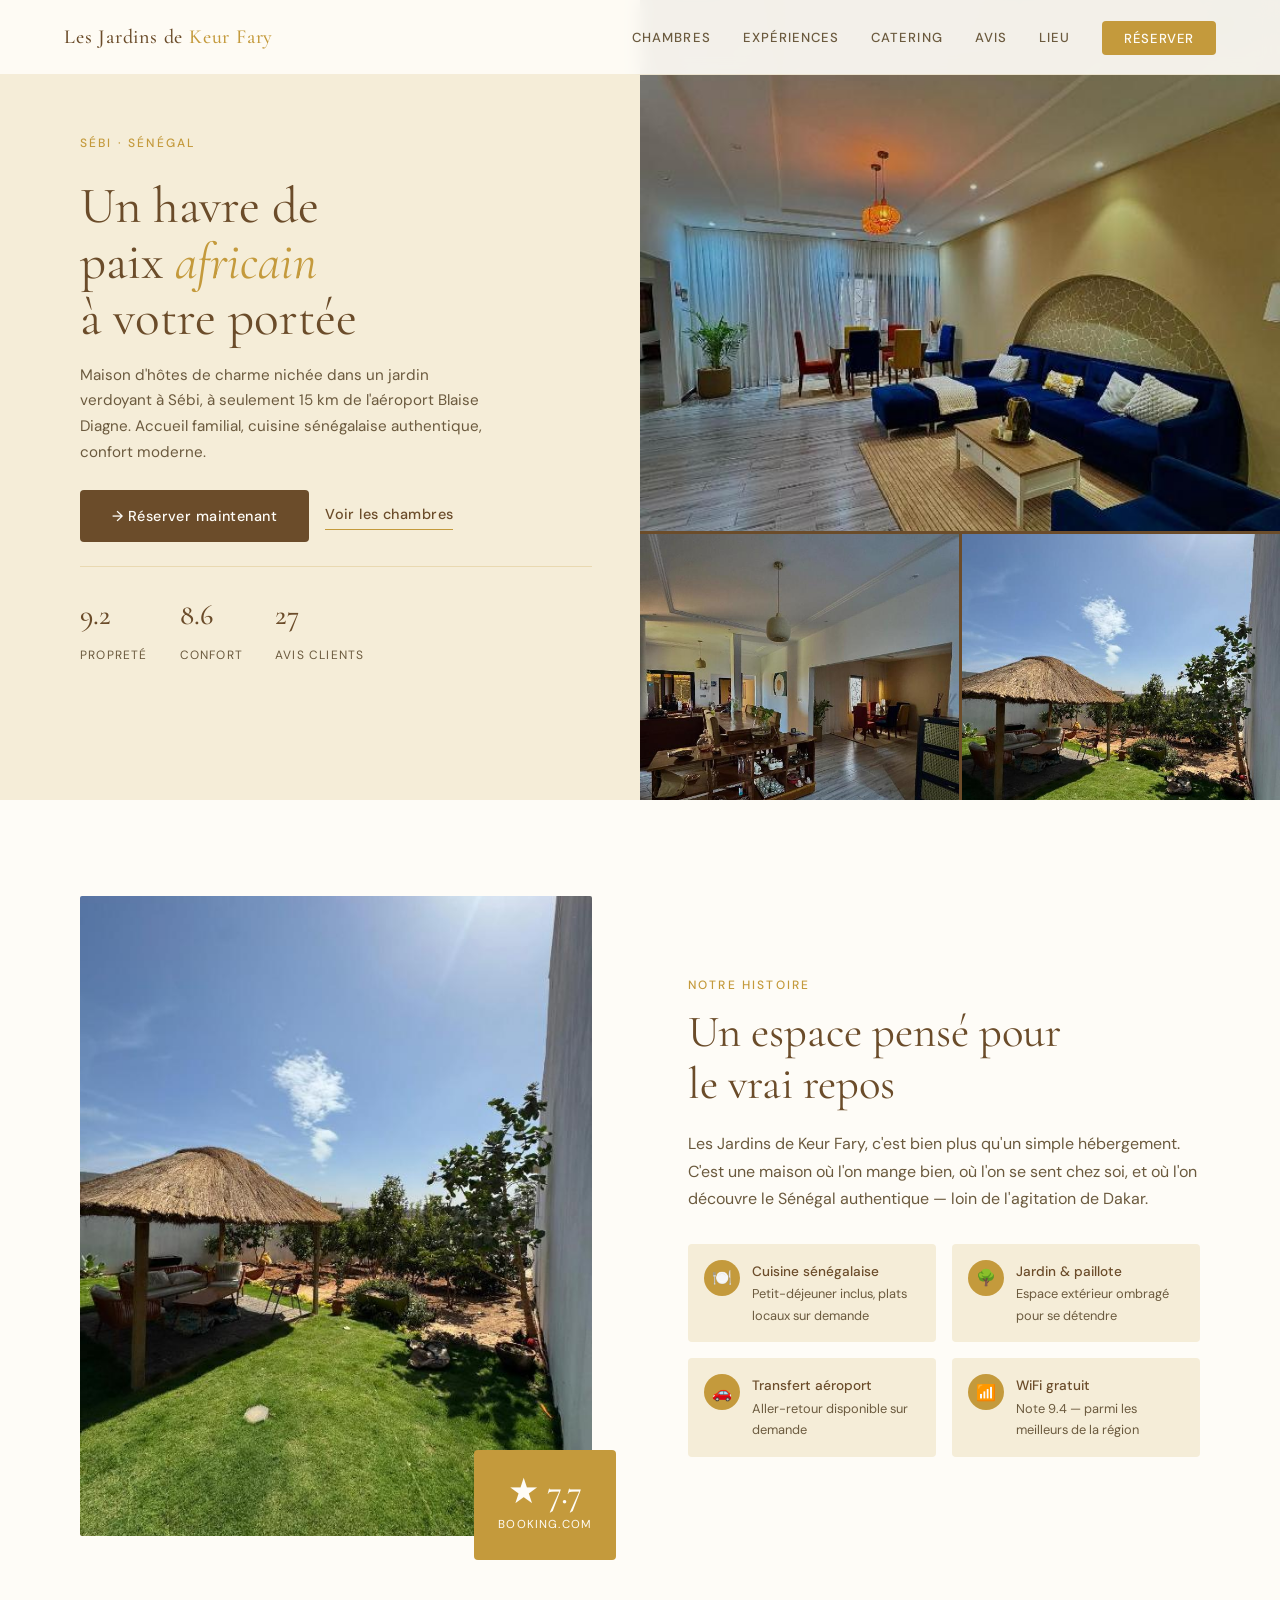
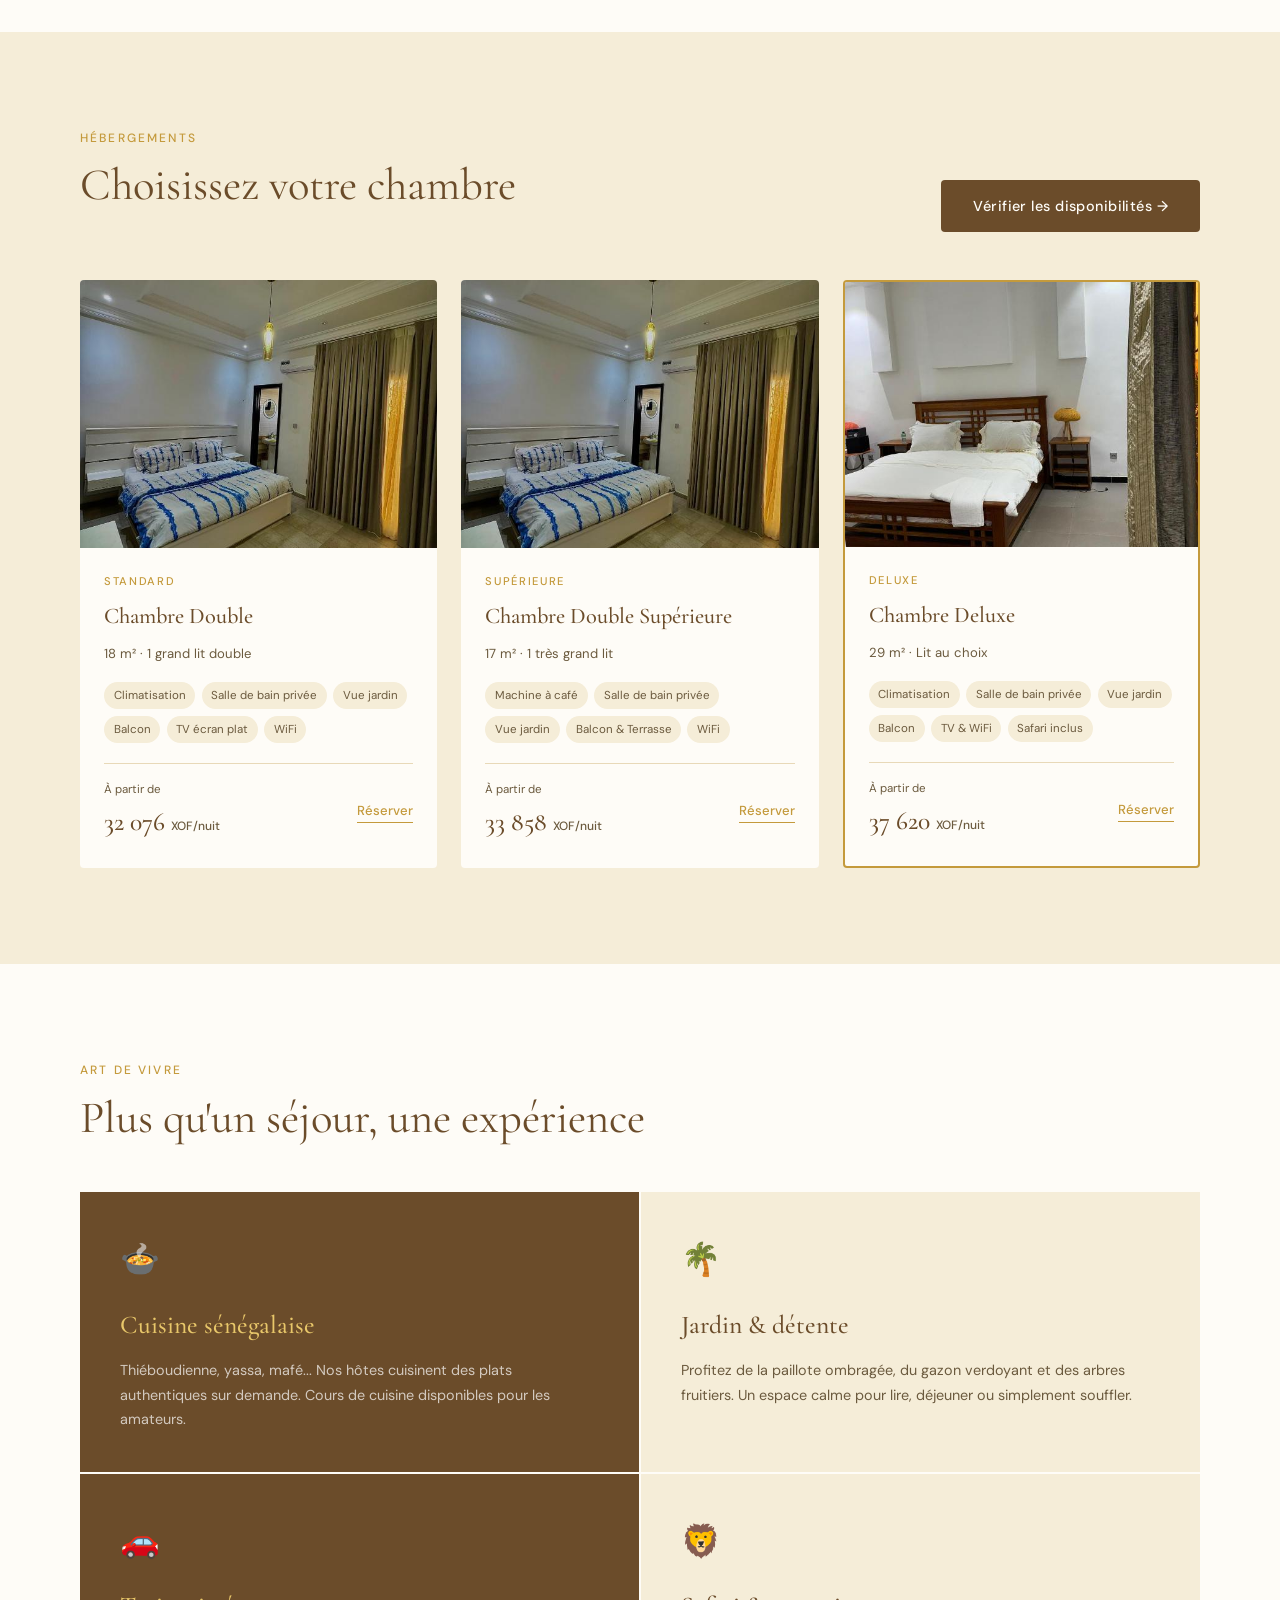
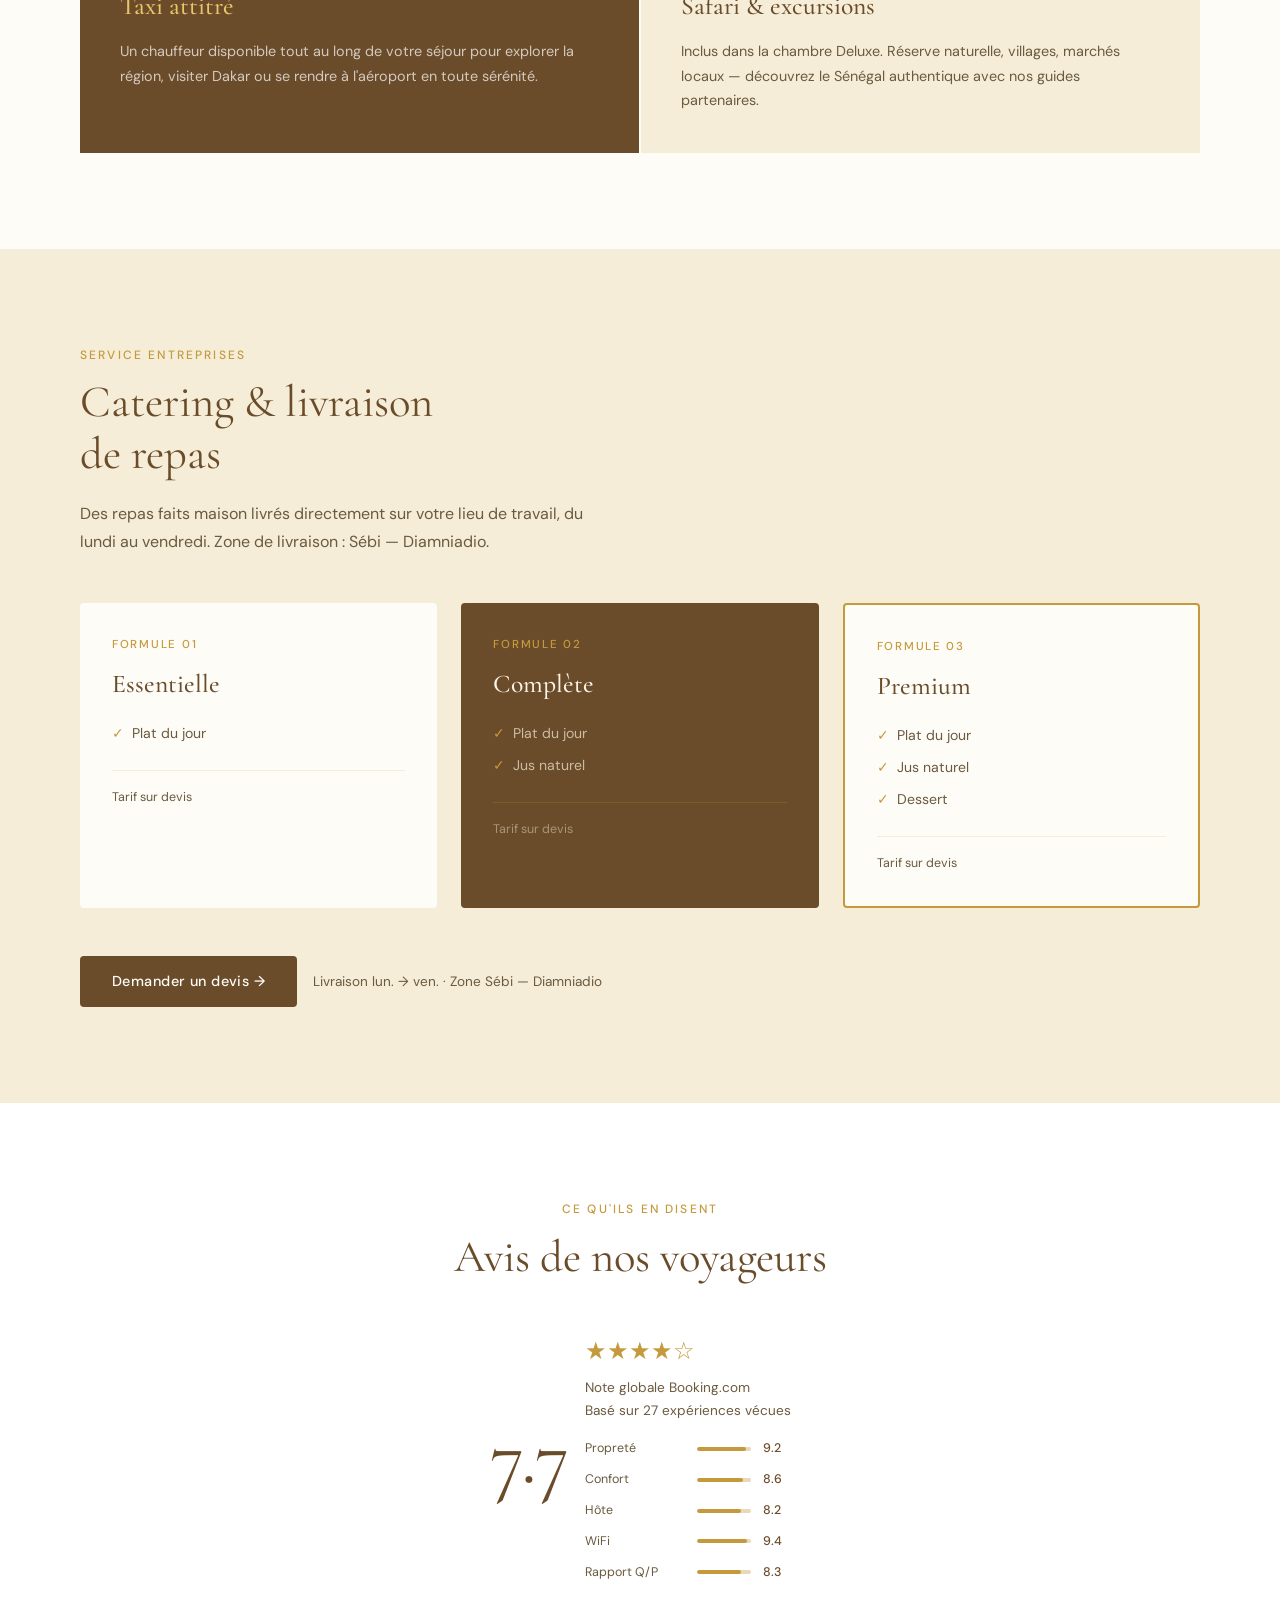
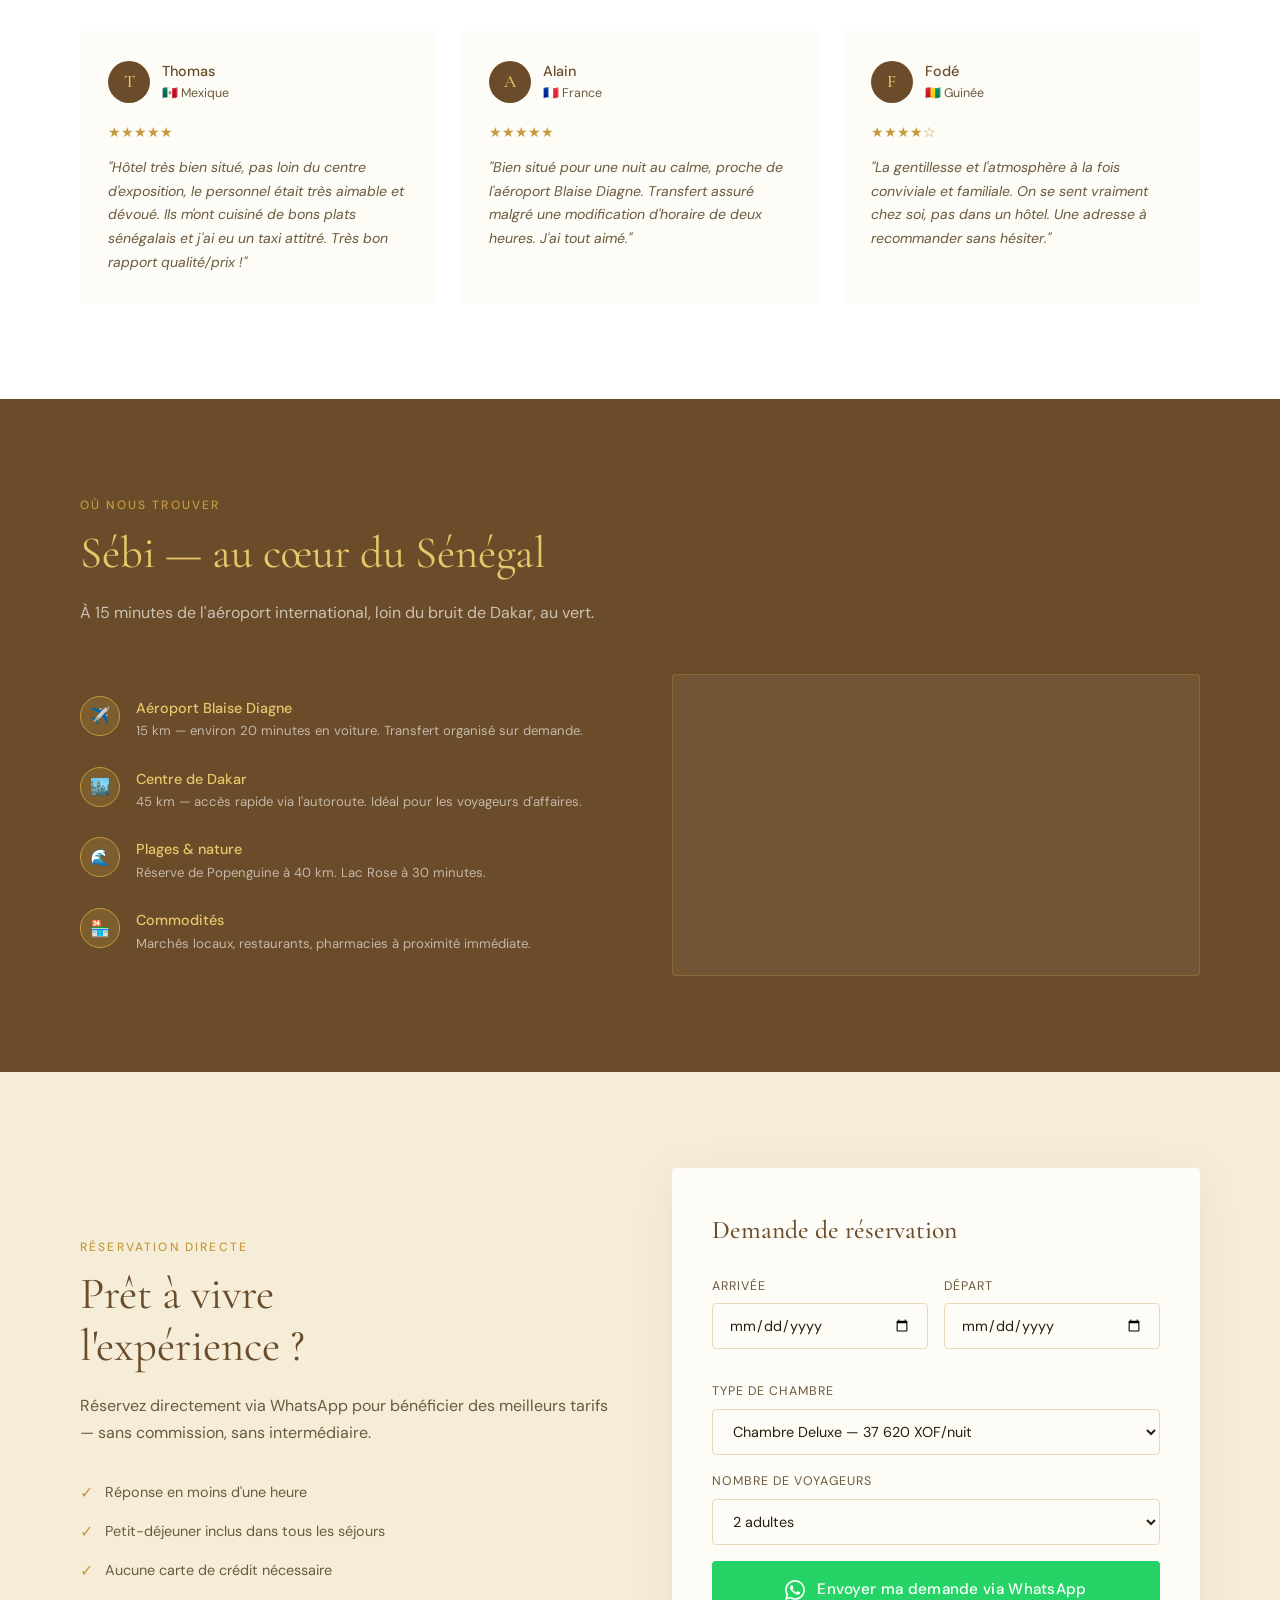
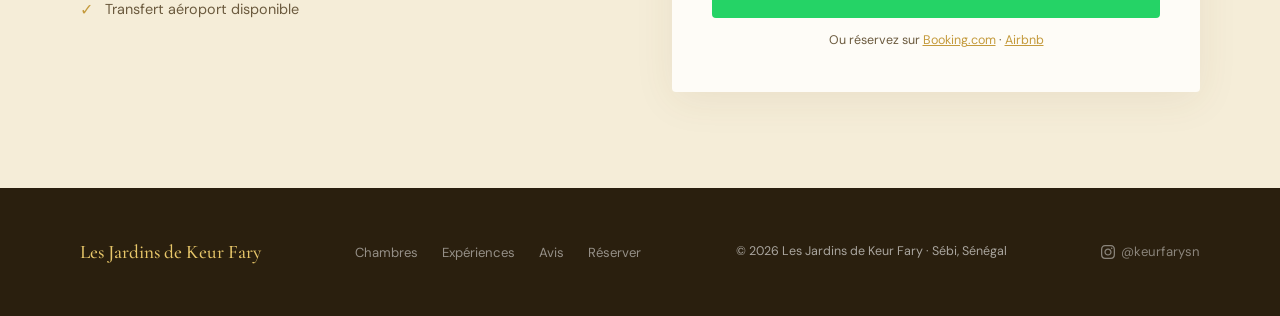
==== commit fc982bb4: "ajout catering et reseaux insta etc." ====
--- a/index.html
+++ b/index.html
@@ -1,436 +1,534 @@
 <!DOCTYPE html>
 <html lang="fr">
+
 <head>
-<meta charset="UTF-8">
-<meta name="viewport" content="width=device-width, initial-scale=1.0">
-<title>Les Jardins de Keur Fary — Sébi, Sénégal</title>
-<link href="https://fonts.googleapis.com/css2?family=Cormorant+Garamond:ital,wght@0,400;0,500;0,600;1,400;1,500&family=DM+Sans:wght@300;400;500&display=swap" rel="stylesheet">
-<link rel="stylesheet" href="index.css">
+  <meta charset="UTF-8">
+  <meta name="viewport" content="width=device-width, initial-scale=1.0">
+  <title>Les Jardins de Keur Fary — Sébi, Sénégal</title>
+  <link
+    href="https://fonts.googleapis.com/css2?family=Cormorant+Garamond:ital,wght@0,400;0,500;0,600;1,400;1,500&family=DM+Sans:wght@300;400;500&display=swap"
+    rel="stylesheet">
+  <link rel="stylesheet" href="index.css">
 </head>
+
 <body>
 
-<!-- NAV -->
-<nav>
-  <a href="#" class="nav-logo">Les Jardins de <span>Keur Fary</span></a>
-  <ul class="nav-links">
-    <li><a href="#chambres">Chambres</a></li>
-    <li><a href="#experiences">Expériences</a></li>
-    <li><a href="#avis">Avis</a></li>
-    <li><a href="#lieu">Lieu</a></li>
-    <li><a href="#reserver" class="nav-cta">Réserver</a></li>
-  </ul>
-</nav>
-
-<!-- HERO -->
-<section class="hero" style="padding: 0;">
-  <div class="hero-text">
-    <p class="hero-eyebrow">Sébi · Sénégal</p>
-    <h1 class="hero-title">Un havre de<br>paix <em>africain</em><br>à votre portée</h1>
-    <p class="hero-desc">Maison d'hôtes de charme nichée dans un jardin verdoyant à Sébi, à seulement 15 km de l'aéroport Blaise Diagne. Accueil familial, cuisine sénégalaise authentique, confort moderne.</p>
-    <div class="hero-actions">
-      <a href="#reserver" class="btn-primary">→ Réserver maintenant</a>
-      <a href="#chambres" class="btn-secondary">Voir les chambres</a>
-    </div>
-    <div class="hero-stats">
+  <!-- NAV -->
+  <nav>
+    <a href="#" class="nav-logo">Les Jardins de <span>Keur Fary</span></a>
+    <ul class="nav-links">
+      <li><a href="#chambres">Chambres</a></li>
+      <li><a href="#experiences">Expériences</a></li>
+      <li><a href="#catering">Catering</a></li>
+      <li><a href="#avis">Avis</a></li>
+      <li><a href="#lieu">Lieu</a></li>
+      <li><a href="#reserver" class="nav-cta">Réserver</a></li>
+    </ul>
+  </nav>
+
+  <!-- HERO -->
+  <section class="hero" style="padding: 0;">
+    <div class="hero-text">
+      <p class="hero-eyebrow">Sébi · Sénégal</p>
+      <h1 class="hero-title">Un havre de<br>paix <em>africain</em><br>à votre portée</h1>
+      <p class="hero-desc">Maison d'hôtes de charme nichée dans un jardin verdoyant à Sébi, à seulement 15 km de
+        l'aéroport Blaise Diagne. Accueil familial, cuisine sénégalaise authentique, confort moderne.</p>
+      <div class="hero-actions">
+        <a href="#reserver" class="btn-primary">→ Réserver maintenant</a>
+        <a href="#chambres" class="btn-secondary">Voir les chambres</a>
+      </div>
+      <div class="hero-stats">
+        <div>
+          <span class="hero-stat-num">9.2</span>
+          <span class="hero-stat-label">Propreté</span>
+        </div>
+        <div>
+          <span class="hero-stat-num">8.6</span>
+          <span class="hero-stat-label">Confort</span>
+        </div>
+        <div>
+          <span class="hero-stat-num">27</span>
+          <span class="hero-stat-label">Avis clients</span>
+        </div>
+      </div>
+    </div>
+    <div class="hero-gallery">
+      <div class="hero-gallery-top">
+        <img src="images/salon.jpg" alt="Salon principal"
+          style="width:100%;height:100%;object-fit:cover;object-position:center 30%;">
+      </div>
+      <div class="hero-gallery-bottom">
+        <div style="overflow:hidden;">
+          <img src="images/veranda.jpg" alt="Véranda" style="width:100%;height:100%;object-fit:cover;">
+        </div>
+        <div style="overflow:hidden;">
+          <img src="images/jardin.jpg" alt="Jardin" style="width:100%;height:100%;object-fit:cover;">
+        </div>
+      </div>
+    </div>
+  </section>
+
+  <!-- ABOUT -->
+  <section class="about" id="about">
+    <div class="about-image-wrap">
+      <div style="width:100%;aspect-ratio:4/5;border-radius:2px;overflow:hidden;">
+        <img src="images/jardin.jpg" alt="Jardin" style="width:100%;height:100%;object-fit:cover;display:block;">
+      </div>
+      <div class="about-badge">
+        <span class="about-badge-num">★ 7.7</span>
+        <span class="about-badge-text">Booking.com</span>
+      </div>
+    </div>
+    <div>
+      <p class="section-eyebrow">Notre histoire</p>
+      <h2 class="section-title">Un espace pensé pour<br>le vrai repos</h2>
+      <p class="section-desc">Les Jardins de Keur Fary, c'est bien plus qu'un simple hébergement. C'est une maison où
+        l'on mange bien, où l'on se sent chez soi, et où l'on découvre le Sénégal authentique — loin de l'agitation de
+        Dakar.</p>
+      <div class="about-features">
+        <div class="about-feature">
+          <div class="about-feature-icon">🍽️</div>
+          <div>
+            <p class="about-feature-title">Cuisine sénégalaise</p>
+            <p class="about-feature-desc">Petit-déjeuner inclus, plats locaux sur demande</p>
+          </div>
+        </div>
+        <div class="about-feature">
+          <div class="about-feature-icon">🌳</div>
+          <div>
+            <p class="about-feature-title">Jardin & paillote</p>
+            <p class="about-feature-desc">Espace extérieur ombragé pour se détendre</p>
+          </div>
+        </div>
+        <div class="about-feature">
+          <div class="about-feature-icon">🚗</div>
+          <div>
+            <p class="about-feature-title">Transfert aéroport</p>
+            <p class="about-feature-desc">Aller-retour disponible sur demande</p>
+          </div>
+        </div>
+        <div class="about-feature">
+          <div class="about-feature-icon">📶</div>
+          <div>
+            <p class="about-feature-title">WiFi gratuit</p>
+            <p class="about-feature-desc">Note 9.4 — parmi les meilleurs de la région</p>
+          </div>
+        </div>
+      </div>
+    </div>
+  </section>
+
+  <!-- ROOMS -->
+  <section class="rooms" id="chambres">
+    <div class="rooms-header">
       <div>
-        <span class="hero-stat-num">9.2</span>
-        <span class="hero-stat-label">Propreté</span>
-      </div>
+        <p class="section-eyebrow">Hébergements</p>
+        <h2 class="section-title">Choisissez votre chambre</h2>
+      </div>
+      <a href="#reserver" class="btn-primary">Vérifier les disponibilités →</a>
+    </div>
+    <div class="rooms-grid">
+      <!-- Chambre Double -->
+      <div class="room-card">
+        <div style="width:100%;aspect-ratio:4/3;overflow:hidden;">
+          <img src="images/696834666.jpg" alt="Chambre" style="width:100%;height:100%;object-fit:cover;display:block;">
+        </div>
+        <div class="room-card-body">
+          <p class="room-card-type">Standard</p>
+          <h3 class="room-card-name">Chambre Double</h3>
+          <p class="room-card-size">18 m² · 1 grand lit double</p>
+          <div class="room-card-amenities">
+            <span class="amenity-tag">Climatisation</span>
+            <span class="amenity-tag">Salle de bain privée</span>
+            <span class="amenity-tag">Vue jardin</span>
+            <span class="amenity-tag">Balcon</span>
+            <span class="amenity-tag">TV écran plat</span>
+            <span class="amenity-tag">WiFi</span>
+          </div>
+          <div class="room-card-footer">
+            <div>
+              <p class="room-price-from">À partir de</p>
+              <span class="room-price">32 076 <span class="room-price-unit">XOF/nuit</span></span>
+            </div>
+            <a href="#reserver" class="room-book-btn">Réserver</a>
+          </div>
+        </div>
+      </div>
+      <!-- Chambre Supérieure -->
+      <div class="room-card">
+        <div style="width:100%;aspect-ratio:4/3;overflow:hidden;">
+          <img src="images/696834666.jpg" alt="Chambre" style="width:100%;height:100%;object-fit:cover;display:block;">
+        </div>
+        <div class="room-card-body">
+          <p class="room-card-type">Supérieure</p>
+          <h3 class="room-card-name">Chambre Double Supérieure</h3>
+          <p class="room-card-size">17 m² · 1 très grand lit</p>
+          <div class="room-card-amenities">
+            <span class="amenity-tag">Machine à café</span>
+            <span class="amenity-tag">Salle de bain privée</span>
+            <span class="amenity-tag">Vue jardin</span>
+            <span class="amenity-tag">Balcon & Terrasse</span>
+            <span class="amenity-tag">WiFi</span>
+          </div>
+          <div class="room-card-footer">
+            <div>
+              <p class="room-price-from">À partir de</p>
+              <span class="room-price">33 858 <span class="room-price-unit">XOF/nuit</span></span>
+            </div>
+            <a href="#reserver" class="room-book-btn">Réserver</a>
+          </div>
+        </div>
+      </div>
+      <!-- Chambre Deluxe -->
+      <div class="room-card" style="border: 2px solid var(--gold);">
+        <div style="width:100%;aspect-ratio:4/3;overflow:hidden;">
+          <img src="images/689465236.jpg" alt="Chambre" style="width:100%;height:100%;object-fit:cover;display:block;">
+        </div>
+        <div class="room-card-body">
+          <p class="room-card-type">Deluxe</p>
+          <h3 class="room-card-name">Chambre Deluxe</h3>
+          <p class="room-card-size">29 m² · Lit au choix</p>
+          <div class="room-card-amenities">
+            <span class="amenity-tag">Climatisation</span>
+            <span class="amenity-tag">Salle de bain privée</span>
+            <span class="amenity-tag">Vue jardin</span>
+            <span class="amenity-tag">Balcon</span>
+            <span class="amenity-tag">TV & WiFi</span>
+            <span class="amenity-tag">Safari inclus</span>
+          </div>
+          <div class="room-card-footer">
+            <div>
+              <p class="room-price-from">À partir de</p>
+              <span class="room-price">37 620 <span class="room-price-unit">XOF/nuit</span></span>
+            </div>
+            <a href="#reserver" class="room-book-btn">Réserver</a>
+          </div>
+        </div>
+      </div>
+    </div>
+  </section>
+
+  <!-- EXPERIENCES -->
+  <section class="experiences" id="experiences">
+    <div style="max-width:600px;">
+      <p class="section-eyebrow">Art de vivre</p>
+      <h2 class="section-title">Plus qu'un séjour, une expérience</h2>
+    </div>
+    <div class="exp-grid">
+      <div class="exp-item">
+        <span class="exp-icon">🍲</span>
+        <h3 class="exp-title">Cuisine sénégalaise</h3>
+        <p class="exp-desc">Thiéboudienne, yassa, mafé... Nos hôtes cuisinent des plats authentiques sur demande. Cours
+          de cuisine disponibles pour les amateurs.</p>
+      </div>
+      <div class="exp-item">
+        <span class="exp-icon">🌴</span>
+        <h3 class="exp-title">Jardin & détente</h3>
+        <p class="exp-desc">Profitez de la paillote ombragée, du gazon verdoyant et des arbres fruitiers. Un espace
+          calme pour lire, déjeuner ou simplement souffler.</p>
+      </div>
+      <div class="exp-item">
+        <span class="exp-icon">🚗</span>
+        <h3 class="exp-title">Taxi attitré</h3>
+        <p class="exp-desc">Un chauffeur disponible tout au long de votre séjour pour explorer la région, visiter Dakar
+          ou se rendre à l'aéroport en toute sérénité.</p>
+      </div>
+      <div class="exp-item">
+        <span class="exp-icon">🦁</span>
+        <h3 class="exp-title">Safari & excursions</h3>
+        <p class="exp-desc">Inclus dans la chambre Deluxe. Réserve naturelle, villages, marchés locaux — découvrez le
+          Sénégal authentique avec nos guides partenaires.</p>
+      </div>
+    </div>
+  </section>
+
+  <!-- CATERING -->
+<section class="catering" id="catering" style="background:var(--sand);padding:6rem 5rem;">
+  <div style="max-width:600px;margin-bottom:3rem;">
+    <p class="section-eyebrow">Service entreprises</p>
+    <h2 class="section-title">Catering & livraison<br>de repas</h2>
+    <p class="section-desc">Des repas faits maison livrés directement sur votre lieu de travail, du lundi au vendredi. Zone de livraison : Sébi — Diamniadio.</p>
+  </div>
+
+  <div style="display:grid;grid-template-columns:repeat(3,1fr);gap:1.5rem;margin-bottom:3rem;">
+
+    <div style="background:var(--white);padding:2rem;border-radius:4px;">
+      <p style="font-size:0.72rem;letter-spacing:0.15em;text-transform:uppercase;color:var(--gold);font-weight:500;margin-bottom:0.5rem;">Formule 01</p>
+      <h3 style="font-family:'Cormorant Garamond',serif;font-size:1.6rem;font-weight:500;color:var(--earth);margin-bottom:1rem;">Essentielle</h3>
+      <div style="display:flex;flex-direction:column;gap:0.5rem;margin-bottom:1.5rem;">
+        <div style="display:flex;align-items:center;gap:0.5rem;font-size:0.88rem;color:var(--text-muted);">
+          <span style="color:var(--gold);">✓</span> Plat du jour
+        </div>
+      </div>
+      <p style="font-size:0.78rem;color:var(--text-muted);border-top:1px solid var(--sand);padding-top:1rem;">Tarif sur devis</p>
+    </div>
+
+    <div style="background:var(--earth);padding:2rem;border-radius:4px;">
+      <p style="font-size:0.72rem;letter-spacing:0.15em;text-transform:uppercase;color:var(--gold);font-weight:500;margin-bottom:0.5rem;">Formule 02</p>
+      <h3 style="font-family:'Cormorant Garamond',serif;font-size:1.6rem;font-weight:500;color:#FAF3E6;margin-bottom:1rem;">Complète</h3>
+      <div style="display:flex;flex-direction:column;gap:0.5rem;margin-bottom:1.5rem;">
+        <div style="display:flex;align-items:center;gap:0.5rem;font-size:0.88rem;color:rgba(245,237,216,0.7);">
+          <span style="color:var(--gold);">✓</span> Plat du jour
+        </div>
+        <div style="display:flex;align-items:center;gap:0.5rem;font-size:0.88rem;color:rgba(245,237,216,0.7);">
+          <span style="color:var(--gold);">✓</span> Jus naturel
+        </div>
+      </div>
+      <p style="font-size:0.78rem;color:rgba(245,237,216,0.45);border-top:1px solid rgba(196,154,60,0.2);padding-top:1rem;">Tarif sur devis</p>
+    </div>
+
+    <div style="background:var(--white);padding:2rem;border-radius:4px;border:2px solid var(--gold);">
+      <p style="font-size:0.72rem;letter-spacing:0.15em;text-transform:uppercase;color:var(--gold);font-weight:500;margin-bottom:0.5rem;">Formule 03</p>
+      <h3 style="font-family:'Cormorant Garamond',serif;font-size:1.6rem;font-weight:500;color:var(--earth);margin-bottom:1rem;">Premium</h3>
+      <div style="display:flex;flex-direction:column;gap:0.5rem;margin-bottom:1.5rem;">
+        <div style="display:flex;align-items:center;gap:0.5rem;font-size:0.88rem;color:var(--text-muted);">
+          <span style="color:var(--gold);">✓</span> Plat du jour
+        </div>
+        <div style="display:flex;align-items:center;gap:0.5rem;font-size:0.88rem;color:var(--text-muted);">
+          <span style="color:var(--gold);">✓</span> Jus naturel
+        </div>
+        <div style="display:flex;align-items:center;gap:0.5rem;font-size:0.88rem;color:var(--text-muted);">
+          <span style="color:var(--gold);">✓</span> Dessert
+        </div>
+      </div>
+      <p style="font-size:0.78rem;color:var(--text-muted);border-top:1px solid var(--sand);padding-top:1rem;">Tarif sur devis</p>
+    </div>
+
+  </div>
+
+  <div style="display:flex;align-items:center;gap:1rem;flex-wrap:wrap;">
+    <a href="https://wa.me/22178140494?text=Bonjour%2C%20je%20souhaite%20un%20devis%20pour%20le%20service%20catering%20des%20Jardins%20de%20Keur%20Fary"
+      class="btn-primary" target="_blank">
+      Demander un devis →
+    </a>
+    <span style="font-size:0.85rem;color:var(--text-muted);">Livraison lun. → ven. · Zone Sébi — Diamniadio</span>
+  </div>
+
+</section>
+
+  <!-- REVIEWS -->
+  <section class="reviews" id="avis" style="background:#FFFFFF;">
+    <div class="reviews-header">
+      <p class="section-eyebrow">Ce qu'ils en disent</p>
+      <h2 class="section-title">Avis de nos voyageurs</h2>
+    </div>
+    <div class="rating-big">
+      <span class="rating-num">7.7</span>
       <div>
-        <span class="hero-stat-num">8.6</span>
-        <span class="hero-stat-label">Confort</span>
-      </div>
-      <div>
-        <span class="hero-stat-num">27</span>
-        <span class="hero-stat-label">Avis clients</span>
-      </div>
-    </div>
-  </div>
-  <div class="hero-gallery">
-    <div class="hero-gallery-top">
-      <img src="images/salon.jpg" 
-           alt="Salon principal"
-           style="width:100%;height:100%;object-fit:cover;object-position:center 30%;">
-    </div>
-    <div class="hero-gallery-bottom">
-      <div style="overflow:hidden;">
-        <img src="images/veranda.jpg" alt="Véranda" style="width:100%;height:100%;object-fit:cover;">
-      </div>
-      <div style="overflow:hidden;">
-        <img src="images/jardin.jpg" alt="Jardin" style="width:100%;height:100%;object-fit:cover;">
-      </div>
-    </div>
-  </div>
-</section>
-
-<!-- ABOUT -->
-<section class="about" id="about">
-  <div class="about-image-wrap">
-    <div style="width:100%;aspect-ratio:4/5;background:linear-gradient(135deg,#4A6741 0%,#6B4C2A 60%,#C49A3C 100%);border-radius:2px;display:flex;align-items:center;justify-content:center;">
-      <span style="font-size:5rem;">🌿</span>
-    </div>
-    <div class="about-badge">
-      <span class="about-badge-num">★ 7.7</span>
-      <span class="about-badge-text">Booking.com</span>
-    </div>
-  </div>
-  <div>
-    <p class="section-eyebrow">Notre histoire</p>
-    <h2 class="section-title">Un espace pensé pour<br>le vrai repos</h2>
-    <p class="section-desc">Les Jardins de Keur Fary, c'est bien plus qu'un simple hébergement. C'est une maison où l'on mange bien, où l'on se sent chez soi, et où l'on découvre le Sénégal authentique — loin de l'agitation de Dakar.</p>
-    <div class="about-features">
-      <div class="about-feature">
-        <div class="about-feature-icon">🍽️</div>
-        <div>
-          <p class="about-feature-title">Cuisine sénégalaise</p>
-          <p class="about-feature-desc">Petit-déjeuner inclus, plats locaux sur demande</p>
-        </div>
-      </div>
-      <div class="about-feature">
-        <div class="about-feature-icon">🌳</div>
-        <div>
-          <p class="about-feature-title">Jardin & paillote</p>
-          <p class="about-feature-desc">Espace extérieur ombragé pour se détendre</p>
-        </div>
-      </div>
-      <div class="about-feature">
-        <div class="about-feature-icon">🚗</div>
-        <div>
-          <p class="about-feature-title">Transfert aéroport</p>
-          <p class="about-feature-desc">Aller-retour disponible sur demande</p>
-        </div>
-      </div>
-      <div class="about-feature">
-        <div class="about-feature-icon">📶</div>
-        <div>
-          <p class="about-feature-title">WiFi gratuit</p>
-          <p class="about-feature-desc">Note 9.4 — parmi les meilleurs de la région</p>
-        </div>
-      </div>
-    </div>
-  </div>
-</section>
-
-<!-- ROOMS -->
-<section class="rooms" id="chambres">
-  <div class="rooms-header">
+        <div class="rating-stars">★★★★☆</div>
+        <p style="font-size:0.85rem;color:var(--text-muted);">Note globale Booking.com</p>
+        <p class="rating-count">Basé sur 27 expériences vécues</p>
+        <div class="ratings-bars" style="margin-top:1rem;">
+          <div class="rating-bar-row">
+            <span class="rating-bar-label">Propreté</span>
+            <div class="rating-bar-track">
+              <div class="rating-bar-fill" style="width:92%"></div>
+            </div>
+            <span class="rating-bar-val">9.2</span>
+          </div>
+          <div class="rating-bar-row">
+            <span class="rating-bar-label">Confort</span>
+            <div class="rating-bar-track">
+              <div class="rating-bar-fill" style="width:86%"></div>
+            </div>
+            <span class="rating-bar-val">8.6</span>
+          </div>
+          <div class="rating-bar-row">
+            <span class="rating-bar-label">Hôte</span>
+            <div class="rating-bar-track">
+              <div class="rating-bar-fill" style="width:82%"></div>
+            </div>
+            <span class="rating-bar-val">8.2</span>
+          </div>
+          <div class="rating-bar-row">
+            <span class="rating-bar-label">WiFi</span>
+            <div class="rating-bar-track">
+              <div class="rating-bar-fill" style="width:94%"></div>
+            </div>
+            <span class="rating-bar-val">9.4</span>
+          </div>
+          <div class="rating-bar-row">
+            <span class="rating-bar-label">Rapport Q/P</span>
+            <div class="rating-bar-track">
+              <div class="rating-bar-fill" style="width:83%"></div>
+            </div>
+            <span class="rating-bar-val">8.3</span>
+          </div>
+        </div>
+      </div>
+    </div>
+    <div class="reviews-grid">
+      <div class="review-card">
+        <div class="review-top">
+          <div class="review-avatar">T</div>
+          <div>
+            <p class="review-name">Thomas</p>
+            <p class="review-country">🇲🇽 Mexique</p>
+          </div>
+        </div>
+        <div class="review-stars">★★★★★</div>
+        <p class="review-text">"Hôtel très bien situé, pas loin du centre d'exposition, le personnel était très aimable
+          et dévoué. Ils m'ont cuisiné de bons plats sénégalais et j'ai eu un taxi attitré. Très bon rapport
+          qualité/prix !"</p>
+      </div>
+      <div class="review-card">
+        <div class="review-top">
+          <div class="review-avatar">A</div>
+          <div>
+            <p class="review-name">Alain</p>
+            <p class="review-country">🇫🇷 France</p>
+          </div>
+        </div>
+        <div class="review-stars">★★★★★</div>
+        <p class="review-text">"Bien situé pour une nuit au calme, proche de l'aéroport Blaise Diagne. Transfert assuré
+          malgré une modification d'horaire de deux heures. J'ai tout aimé."</p>
+      </div>
+      <div class="review-card">
+        <div class="review-top">
+          <div class="review-avatar">F</div>
+          <div>
+            <p class="review-name">Fodé</p>
+            <p class="review-country">🇬🇳 Guinée</p>
+          </div>
+        </div>
+        <div class="review-stars">★★★★☆</div>
+        <p class="review-text">"La gentillesse et l'atmosphère à la fois conviviale et familiale. On se sent vraiment
+          chez soi, pas dans un hôtel. Une adresse à recommander sans hésiter."</p>
+      </div>
+    </div>
+  </section>
+
+  <!-- LOCATION -->
+  <section class="location" id="lieu">
+    <p class="section-eyebrow" style="color:var(--gold);">Où nous trouver</p>
+    <h2 class="section-title">Sébi — au cœur du Sénégal</h2>
+    <p class="section-desc">À 15 minutes de l'aéroport international, loin du bruit de Dakar, au vert.</p>
+    <div class="location-grid">
+      <div class="location-points">
+        <div class="location-point">
+          <div class="location-point-icon">✈️</div>
+          <div>
+            <p class="location-point-title">Aéroport Blaise Diagne</p>
+            <p class="location-point-desc">15 km — environ 20 minutes en voiture. Transfert organisé sur demande.</p>
+          </div>
+        </div>
+        <div class="location-point">
+          <div class="location-point-icon">🏙️</div>
+          <div>
+            <p class="location-point-title">Centre de Dakar</p>
+            <p class="location-point-desc">45 km — accès rapide via l'autoroute. Idéal pour les voyageurs d'affaires.
+            </p>
+          </div>
+        </div>
+        <div class="location-point">
+          <div class="location-point-icon">🌊</div>
+          <div>
+            <p class="location-point-title">Plages & nature</p>
+            <p class="location-point-desc">Réserve de Popenguine à 40 km. Lac Rose à 30 minutes.</p>
+          </div>
+        </div>
+        <div class="location-point">
+          <div class="location-point-icon">🏪</div>
+          <div>
+            <p class="location-point-title">Commodités</p>
+            <p class="location-point-desc">Marchés locaux, restaurants, pharmacies à proximité immédiate.</p>
+          </div>
+        </div>
+      </div>
+      <div class="location-map-placeholder" style="padding:0;overflow:hidden;">
+        <iframe src="https://maps.google.com/maps?q=https://maps.app.goo.gl/abzcRzj4eDqyRnQR8&output=embed" width="100%"
+          height="100%" style="border:0;display:block;min-height:300px;" allowfullscreen="" loading="lazy">
+        </iframe>
+      </div>
+    </div>
+  </section>
+
+  <!-- BOOKING CTA -->
+  <section class="booking-cta" id="reserver">
     <div>
-      <p class="section-eyebrow">Hébergements</p>
-      <h2 class="section-title">Choisissez votre chambre</h2>
-    </div>
-    <a href="#reserver" class="btn-primary">Vérifier les disponibilités →</a>
-  </div>
-  <div class="rooms-grid">
-    <!-- Chambre Double -->
-    <div class="room-card">
-      <div style="width:100%;aspect-ratio:4/3;background:linear-gradient(135deg,#6B4C2A,#C49A3C);display:flex;align-items:center;justify-content:center;">
-        <span style="font-size:3.5rem;">🛏️</span>
-      </div>
-      <div class="room-card-body">
-        <p class="room-card-type">Standard</p>
-        <h3 class="room-card-name">Chambre Double</h3>
-        <p class="room-card-size">18 m² · 1 grand lit double</p>
-        <div class="room-card-amenities">
-          <span class="amenity-tag">Climatisation</span>
-          <span class="amenity-tag">Salle de bain privée</span>
-          <span class="amenity-tag">Vue jardin</span>
-          <span class="amenity-tag">Balcon</span>
-          <span class="amenity-tag">TV écran plat</span>
-          <span class="amenity-tag">WiFi</span>
-        </div>
-        <div class="room-card-footer">
-          <div>
-            <p class="room-price-from">À partir de</p>
-            <span class="room-price">32 076 <span class="room-price-unit">XOF/nuit</span></span>
-          </div>
-          <a href="#reserver" class="room-book-btn">Réserver</a>
-        </div>
-      </div>
-    </div>
-    <!-- Chambre Supérieure -->
-    <div class="room-card">
-      <div style="width:100%;aspect-ratio:4/3;background:linear-gradient(135deg,#4A6741,#C49A3C);display:flex;align-items:center;justify-content:center;">
-        <span style="font-size:3.5rem;">✨</span>
-      </div>
-      <div class="room-card-body">
-        <p class="room-card-type">Supérieure</p>
-        <h3 class="room-card-name">Chambre Double Supérieure</h3>
-        <p class="room-card-size">17 m² · 1 très grand lit</p>
-        <div class="room-card-amenities">
-          <span class="amenity-tag">Machine à café</span>
-          <span class="amenity-tag">Salle de bain privée</span>
-          <span class="amenity-tag">Vue jardin</span>
-          <span class="amenity-tag">Balcon & Terrasse</span>
-          <span class="amenity-tag">WiFi</span>
-        </div>
-        <div class="room-card-footer">
-          <div>
-            <p class="room-price-from">À partir de</p>
-            <span class="room-price">33 858 <span class="room-price-unit">XOF/nuit</span></span>
-          </div>
-          <a href="#reserver" class="room-book-btn">Réserver</a>
-        </div>
-      </div>
-    </div>
-    <!-- Chambre Deluxe -->
-    <div class="room-card" style="border: 2px solid var(--gold);">
-      <div style="width:100%;aspect-ratio:4/3;background:linear-gradient(135deg,#2A1F0E,#C49A3C);display:flex;align-items:center;justify-content:center;position:relative;">
-        <span style="font-size:3.5rem;">👑</span>
-        <span style="position:absolute;top:1rem;right:1rem;background:var(--gold);color:white;font-size:0.7rem;padding:0.3rem 0.7rem;border-radius:20px;font-weight:500;letter-spacing:0.06em;">POPULAIRE</span>
-      </div>
-      <div class="room-card-body">
-        <p class="room-card-type">Deluxe</p>
-        <h3 class="room-card-name">Chambre Deluxe</h3>
-        <p class="room-card-size">29 m² · Lit au choix</p>
-        <div class="room-card-amenities">
-          <span class="amenity-tag">Climatisation</span>
-          <span class="amenity-tag">Salle de bain privée</span>
-          <span class="amenity-tag">Vue jardin</span>
-          <span class="amenity-tag">Balcon</span>
-          <span class="amenity-tag">TV & WiFi</span>
-          <span class="amenity-tag">Safari inclus</span>
-        </div>
-        <div class="room-card-footer">
-          <div>
-            <p class="room-price-from">À partir de</p>
-            <span class="room-price">37 620 <span class="room-price-unit">XOF/nuit</span></span>
-          </div>
-          <a href="#reserver" class="room-book-btn">Réserver</a>
-        </div>
-      </div>
-    </div>
-  </div>
-</section>
-
-<!-- EXPERIENCES -->
-<section class="experiences" id="experiences">
-  <div style="max-width:600px;">
-    <p class="section-eyebrow">Art de vivre</p>
-    <h2 class="section-title">Plus qu'un séjour, une expérience</h2>
-  </div>
-  <div class="exp-grid">
-    <div class="exp-item">
-      <span class="exp-icon">🍲</span>
-      <h3 class="exp-title">Cuisine sénégalaise</h3>
-      <p class="exp-desc">Thiéboudienne, yassa, mafé... Nos hôtes cuisinent des plats authentiques sur demande. Cours de cuisine disponibles pour les amateurs.</p>
-    </div>
-    <div class="exp-item">
-      <span class="exp-icon">🌴</span>
-      <h3 class="exp-title">Jardin & détente</h3>
-      <p class="exp-desc">Profitez de la paillote ombragée, du gazon verdoyant et des arbres fruitiers. Un espace calme pour lire, déjeuner ou simplement souffler.</p>
-    </div>
-    <div class="exp-item">
-      <span class="exp-icon">🚗</span>
-      <h3 class="exp-title">Taxi attitré</h3>
-      <p class="exp-desc">Un chauffeur disponible tout au long de votre séjour pour explorer la région, visiter Dakar ou se rendre à l'aéroport en toute sérénité.</p>
-    </div>
-    <div class="exp-item">
-      <span class="exp-icon">🦁</span>
-      <h3 class="exp-title">Safari & excursions</h3>
-      <p class="exp-desc">Inclus dans la chambre Deluxe. Réserve naturelle, villages, marchés locaux — découvrez le Sénégal authentique avec nos guides partenaires.</p>
-    </div>
-  </div>
-</section>
-
-<!-- REVIEWS -->
-<section class="reviews" id="avis">
-  <div class="reviews-header">
-    <p class="section-eyebrow">Ce qu'ils en disent</p>
-    <h2 class="section-title">Avis de nos voyageurs</h2>
-  </div>
-  <div class="rating-big">
-    <span class="rating-num">7.7</span>
-    <div>
-      <div class="rating-stars">★★★★☆</div>
-      <p style="font-size:0.85rem;color:var(--text-muted);">Note globale Booking.com</p>
-      <p class="rating-count">Basé sur 27 expériences vécues</p>
-      <div class="ratings-bars" style="margin-top:1rem;">
-        <div class="rating-bar-row">
-          <span class="rating-bar-label">Propreté</span>
-          <div class="rating-bar-track"><div class="rating-bar-fill" style="width:92%"></div></div>
-          <span class="rating-bar-val">9.2</span>
-        </div>
-        <div class="rating-bar-row">
-          <span class="rating-bar-label">Confort</span>
-          <div class="rating-bar-track"><div class="rating-bar-fill" style="width:86%"></div></div>
-          <span class="rating-bar-val">8.6</span>
-        </div>
-        <div class="rating-bar-row">
-          <span class="rating-bar-label">Hôte</span>
-          <div class="rating-bar-track"><div class="rating-bar-fill" style="width:82%"></div></div>
-          <span class="rating-bar-val">8.2</span>
-        </div>
-        <div class="rating-bar-row">
-          <span class="rating-bar-label">WiFi</span>
-          <div class="rating-bar-track"><div class="rating-bar-fill" style="width:94%"></div></div>
-          <span class="rating-bar-val">9.4</span>
-        </div>
-        <div class="rating-bar-row">
-          <span class="rating-bar-label">Rapport Q/P</span>
-          <div class="rating-bar-track"><div class="rating-bar-fill" style="width:83%"></div></div>
-          <span class="rating-bar-val">8.3</span>
-        </div>
-      </div>
-    </div>
-  </div>
-  <div class="reviews-grid">
-    <div class="review-card">
-      <div class="review-top">
-        <div class="review-avatar">T</div>
-        <div>
-          <p class="review-name">Thomas</p>
-          <p class="review-country">🇲🇽 Mexique</p>
-        </div>
-      </div>
-      <div class="review-stars">★★★★★</div>
-      <p class="review-text">"Hôtel très bien situé, pas loin du centre d'exposition, le personnel était très aimable et dévoué. Ils m'ont cuisiné de bons plats sénégalais et j'ai eu un taxi attitré. Très bon rapport qualité/prix !"</p>
-    </div>
-    <div class="review-card">
-      <div class="review-top">
-        <div class="review-avatar">A</div>
-        <div>
-          <p class="review-name">Alain</p>
-          <p class="review-country">🇫🇷 France</p>
-        </div>
-      </div>
-      <div class="review-stars">★★★★★</div>
-      <p class="review-text">"Bien situé pour une nuit au calme, proche de l'aéroport Blaise Diagne. Transfert assuré malgré une modification d'horaire de deux heures. J'ai tout aimé."</p>
-    </div>
-    <div class="review-card">
-      <div class="review-top">
-        <div class="review-avatar">F</div>
-        <div>
-          <p class="review-name">Fodé</p>
-          <p class="review-country">🇬🇳 Guinée</p>
-        </div>
-      </div>
-      <div class="review-stars">★★★★☆</div>
-      <p class="review-text">"La gentillesse et l'atmosphère à la fois conviviale et familiale. On se sent vraiment chez soi, pas dans un hôtel. Une adresse à recommander sans hésiter."</p>
-    </div>
-  </div>
-</section>
-
-<!-- LOCATION -->
-<section class="location" id="lieu">
-  <p class="section-eyebrow" style="color:var(--gold);">Où nous trouver</p>
-  <h2 class="section-title">Sébi — au cœur du Sénégal</h2>
-  <p class="section-desc">À 15 minutes de l'aéroport international, loin du bruit de Dakar, au vert.</p>
-  <div class="location-grid">
-    <div class="location-points">
-      <div class="location-point">
-        <div class="location-point-icon">✈️</div>
-        <div>
-          <p class="location-point-title">Aéroport Blaise Diagne</p>
-          <p class="location-point-desc">15 km — environ 20 minutes en voiture. Transfert organisé sur demande.</p>
-        </div>
-      </div>
-      <div class="location-point">
-        <div class="location-point-icon">🏙️</div>
-        <div>
-          <p class="location-point-title">Centre de Dakar</p>
-          <p class="location-point-desc">45 km — accès rapide via l'autoroute. Idéal pour les voyageurs d'affaires.</p>
-        </div>
-      </div>
-      <div class="location-point">
-        <div class="location-point-icon">🌊</div>
-        <div>
-          <p class="location-point-title">Plages & nature</p>
-          <p class="location-point-desc">Réserve de Popenguine à 40 km. Lac Rose à 30 minutes.</p>
-        </div>
-      </div>
-      <div class="location-point">
-        <div class="location-point-icon">🏪</div>
-        <div>
-          <p class="location-point-title">Commodités</p>
-          <p class="location-point-desc">Marchés locaux, restaurants, pharmacies à proximité immédiate.</p>
-        </div>
-      </div>
-    </div>
-    <div class="location-map-placeholder">
-      <span style="font-size:3rem;">📍</span>
-      <p style="color:rgba(255,255,255,0.7);font-family:'Cormorant Garamond',serif;font-size:1.2rem;">Sébi, Sénégal</p>
-      <p>Intégrez Google Maps ici</p>
-      <a href="https://maps.google.com/?q=Sebikotane+Senegal" target="_blank" class="btn-primary" style="margin-top:1rem;">Voir sur la carte →</a>
-    </div>
-  </div>
-</section>
-
-<!-- BOOKING CTA -->
-<section class="booking-cta" id="reserver">
-  <div>
-    <p class="section-eyebrow">Réservation directe</p>
-    <h2 class="section-title">Prêt à vivre<br>l'expérience ?</h2>
-    <p class="section-desc" style="margin-bottom:2rem;">Réservez directement via WhatsApp pour bénéficier des meilleurs tarifs — sans commission, sans intermédiaire.</p>
-    <div style="display:flex;flex-direction:column;gap:0.75rem;">
-      <div style="display:flex;align-items:center;gap:0.75rem;">
-        <span style="color:var(--gold);">✓</span>
-        <span style="font-size:0.9rem;color:var(--text-muted);">Réponse en moins d'une heure</span>
-      </div>
-      <div style="display:flex;align-items:center;gap:0.75rem;">
-        <span style="color:var(--gold);">✓</span>
-        <span style="font-size:0.9rem;color:var(--text-muted);">Petit-déjeuner inclus dans tous les séjours</span>
-      </div>
-      <div style="display:flex;align-items:center;gap:0.75rem;">
-        <span style="color:var(--gold);">✓</span>
-        <span style="font-size:0.9rem;color:var(--text-muted);">Aucune carte de crédit nécessaire</span>
-      </div>
-      <div style="display:flex;align-items:center;gap:0.75rem;">
-        <span style="color:var(--gold);">✓</span>
-        <span style="font-size:0.9rem;color:var(--text-muted);">Transfert aéroport disponible</span>
-      </div>
-    </div>
-  </div>
-  <div class="booking-form">
-    <h3 class="booking-form-title">Demande de réservation</h3>
-    <div class="form-row">
+      <p class="section-eyebrow">Réservation directe</p>
+      <h2 class="section-title">Prêt à vivre<br>l'expérience ?</h2>
+      <p class="section-desc" style="margin-bottom:2rem;">Réservez directement via WhatsApp pour bénéficier des
+        meilleurs tarifs — sans commission, sans intermédiaire.</p>
+      <div style="display:flex;flex-direction:column;gap:0.75rem;">
+        <div style="display:flex;align-items:center;gap:0.75rem;">
+          <span style="color:var(--gold);">✓</span>
+          <span style="font-size:0.9rem;color:var(--text-muted);">Réponse en moins d'une heure</span>
+        </div>
+        <div style="display:flex;align-items:center;gap:0.75rem;">
+          <span style="color:var(--gold);">✓</span>
+          <span style="font-size:0.9rem;color:var(--text-muted);">Petit-déjeuner inclus dans tous les séjours</span>
+        </div>
+        <div style="display:flex;align-items:center;gap:0.75rem;">
+          <span style="color:var(--gold);">✓</span>
+          <span style="font-size:0.9rem;color:var(--text-muted);">Aucune carte de crédit nécessaire</span>
+        </div>
+        <div style="display:flex;align-items:center;gap:0.75rem;">
+          <span style="color:var(--gold);">✓</span>
+          <span style="font-size:0.9rem;color:var(--text-muted);">Transfert aéroport disponible</span>
+        </div>
+      </div>
+    </div>
+    <div class="booking-form">
+      <h3 class="booking-form-title">Demande de réservation</h3>
+      <div class="form-row">
+        <div class="form-group">
+          <label>Arrivée</label>
+          <input type="date">
+        </div>
+        <div class="form-group">
+          <label>Départ</label>
+          <input type="date">
+        </div>
+      </div>
       <div class="form-group">
-        <label>Arrivée</label>
-        <input type="date">
+        <label>Type de chambre</label>
+        <select>
+          <option>Chambre Double — 32 076 XOF/nuit</option>
+          <option>Chambre Double Supérieure — 33 858 XOF/nuit</option>
+          <option selected>Chambre Deluxe — 37 620 XOF/nuit</option>
+          <option>Chambre Deluxe Famille — 39 600 XOF/nuit</option>
+        </select>
       </div>
       <div class="form-group">
-        <label>Départ</label>
-        <input type="date">
-      </div>
-    </div>
-    <div class="form-group">
-      <label>Type de chambre</label>
-      <select>
-        <option>Chambre Double — 32 076 XOF/nuit</option>
-        <option>Chambre Double Supérieure — 33 858 XOF/nuit</option>
-        <option selected>Chambre Deluxe — 37 620 XOF/nuit</option>
-        <option>Chambre Deluxe Famille — 39 600 XOF/nuit</option>
-      </select>
-    </div>
-    <div class="form-group">
-      <label>Nombre de voyageurs</label>
-      <select>
-        <option>1 adulte</option>
-        <option selected>2 adultes</option>
-        <option>2 adultes + 1 enfant</option>
-      </select>
-    </div>
-    <a href="https://wa.me/221XXXXXXXXX?text=Bonjour%2C%20je%20souhaite%20r%C3%A9server%20une%20chambre%20aux%20Jardins%20de%20Keur%20Fary" 
-       class="whatsapp-btn" target="_blank">
-      <svg width="20" height="20" viewBox="0 0 24 24" fill="white" xmlns="http://www.w3.org/2000/svg">
-        <path d="M17.472 14.382c-.297-.149-1.758-.867-2.03-.967-.273-.099-.471-.148-.67.15-.197.297-.767.966-.94 1.164-.173.199-.347.223-.644.075-.297-.15-1.255-.463-2.39-1.475-.883-.788-1.48-1.761-1.653-2.059-.173-.297-.018-.458.13-.606.134-.133.298-.347.446-.52.149-.174.198-.298.298-.497.099-.198.05-.371-.025-.52-.075-.149-.669-1.612-.916-2.207-.242-.579-.487-.5-.669-.51-.173-.008-.371-.01-.57-.01-.198 0-.52.074-.792.372-.272.297-1.04 1.016-1.04 2.479 0 1.462 1.065 2.875 1.213 3.074.149.198 2.096 3.2 5.077 4.487.709.306 1.262.489 1.694.625.712.227 1.36.195 1.871.118.571-.085 1.758-.719 2.006-1.413.248-.694.248-1.289.173-1.413-.074-.124-.272-.198-.57-.347m-5.421 7.403h-.004a9.87 9.87 0 01-5.031-1.378l-.361-.214-3.741.982.998-3.648-.235-.374a9.86 9.86 0 01-1.51-5.26c.001-5.45 4.436-9.884 9.888-9.884 2.64 0 5.122 1.03 6.988 2.898a9.825 9.825 0 012.893 6.994c-.003 5.45-4.437 9.884-9.885 9.884m8.413-18.297A11.815 11.815 0 0012.05 0C5.495 0 .16 5.335.157 11.892c0 2.096.547 4.142 1.588 5.945L.057 24l6.305-1.654a11.882 11.882 0 005.683 1.448h.005c6.554 0 11.89-5.335 11.893-11.893a11.821 11.821 0 00-3.48-8.413z"/>
-      </svg>
-      Envoyer ma demande via WhatsApp
-    </a>
-    <p class="booking-note">Ou réservez sur <a href="https://www.booking.com/hotel/sn/maisons-d-hotes-les-jardins-de-keur-fary.html" target="_blank" style="color:var(--gold);">Booking.com</a> · <a href="https://www.airbnb.com" target="_blank" style="color:var(--gold);">Airbnb</a></p>
-  </div>
-</section>
-
-<!-- FOOTER -->
-<footer>
-  <div class="footer-logo">Les Jardins de Keur Fary</div>
-  <ul class="footer-links">
-    <li><a href="#chambres">Chambres</a></li>
-    <li><a href="#experiences">Expériences</a></li>
-    <li><a href="#avis">Avis</a></li>
-    <li><a href="#reserver">Réserver</a></li>
-  </ul>
-  <p class="footer-copy">© 2025 Les Jardins de Keur Fary · Sébi, Sénégal</p>
-</footer>
+        <label>Nombre de voyageurs</label>
+        <select>
+          <option>1 adulte</option>
+          <option selected>2 adultes</option>
+          <option>2 adultes + 1 enfant</option>
+        </select>
+      </div>
+      <a href="https://wa.me/+22178140494?text=Bonjour%2C%20je%20souhaite%20r%C3%A9server%20une%20chambre%20aux%20Jardins%20de%20Keur%20Fary"
+        class="whatsapp-btn" target="_blank">
+        <svg width="20" height="20" viewBox="0 0 24 24" fill="white" xmlns="http://www.w3.org/2000/svg">
+          <path
+            d="M17.472 14.382c-.297-.149-1.758-.867-2.03-.967-.273-.099-.471-.148-.67.15-.197.297-.767.966-.94 1.164-.173.199-.347.223-.644.075-.297-.15-1.255-.463-2.39-1.475-.883-.788-1.48-1.761-1.653-2.059-.173-.297-.018-.458.13-.606.134-.133.298-.347.446-.52.149-.174.198-.298.298-.497.099-.198.05-.371-.025-.52-.075-.149-.669-1.612-.916-2.207-.242-.579-.487-.5-.669-.51-.173-.008-.371-.01-.57-.01-.198 0-.52.074-.792.372-.272.297-1.04 1.016-1.04 2.479 0 1.462 1.065 2.875 1.213 3.074.149.198 2.096 3.2 5.077 4.487.709.306 1.262.489 1.694.625.712.227 1.36.195 1.871.118.571-.085 1.758-.719 2.006-1.413.248-.694.248-1.289.173-1.413-.074-.124-.272-.198-.57-.347m-5.421 7.403h-.004a9.87 9.87 0 01-5.031-1.378l-.361-.214-3.741.982.998-3.648-.235-.374a9.86 9.86 0 01-1.51-5.26c.001-5.45 4.436-9.884 9.888-9.884 2.64 0 5.122 1.03 6.988 2.898a9.825 9.825 0 012.893 6.994c-.003 5.45-4.437 9.884-9.885 9.884m8.413-18.297A11.815 11.815 0 0012.05 0C5.495 0 .16 5.335.157 11.892c0 2.096.547 4.142 1.588 5.945L.057 24l6.305-1.654a11.882 11.882 0 005.683 1.448h.005c6.554 0 11.89-5.335 11.893-11.893a11.821 11.821 0 00-3.48-8.413z" />
+        </svg>
+        Envoyer ma demande via WhatsApp
+      </a>
+      <p class="booking-note">Ou réservez sur <a
+          href="https://www.booking.com/hotel/sn/maisons-d-hotes-les-jardins-de-keur-fary.html" target="_blank"
+          style="color:var(--gold);">Booking.com</a> · <a href="https://www.airbnb.com" target="_blank"
+          style="color:var(--gold);">Airbnb</a></p>
+    </div>
+  </section>
+
+  <!-- FOOTER -->
+  <footer>
+    <div class="footer-logo">Les Jardins de Keur Fary</div>
+    <ul class="footer-links">
+      <li><a href="#chambres">Chambres</a></li>
+      <li><a href="#experiences">Expériences</a></li>
+      <li><a href="#avis">Avis</a></li>
+      <li><a href="#reserver">Réserver</a></li>
+    </ul>
+    <p class="footer-copy">© 2026 Les Jardins de Keur Fary · Sébi, Sénégal</p>
+<a href="https://www.instagram.com/keurfarysn/" target="_blank" style="color:rgba(255,255,255,0.45);font-size:0.82rem;text-decoration:none;display:flex;align-items:center;gap:6px;">
+  <svg width="14" height="14" viewBox="0 0 24 24" fill="currentColor"><path d="M12 2.163c3.204 0 3.584.012 4.85.07 3.252.148 4.771 1.691 4.919 4.919.058 1.265.069 1.645.069 4.849 0 3.205-.012 3.584-.069 4.849-.149 3.225-1.664 4.771-4.919 4.919-1.266.058-1.644.07-4.85.07-3.204 0-3.584-.012-4.849-.07-3.26-.149-4.771-1.699-4.919-4.92-.058-1.265-.07-1.644-.07-4.849 0-3.204.013-3.583.07-4.849.149-3.227 1.664-4.771 4.919-4.919 1.266-.057 1.645-.069 4.849-.069zm0-2.163c-3.259 0-3.667.014-4.947.072-4.358.2-6.78 2.618-6.98 6.98-.059 1.281-.073 1.689-.073 4.948 0 3.259.014 3.668.072 4.948.2 4.358 2.618 6.78 6.98 6.98 1.281.058 1.689.072 4.948.072 3.259 0 3.668-.014 4.948-.072 4.354-.2 6.782-2.618 6.979-6.98.059-1.28.073-1.689.073-4.948 0-3.259-.014-3.667-.072-4.947-.196-4.354-2.617-6.78-6.979-6.98-1.281-.059-1.69-.073-4.949-.073zm0 5.838c-3.403 0-6.162 2.759-6.162 6.162s2.759 6.163 6.162 6.163 6.162-2.759 6.162-6.163c0-3.403-2.759-6.162-6.162-6.162zm0 10.162c-2.209 0-4-1.79-4-4 0-2.209 1.791-4 4-4s4 1.791 4 4c0 2.21-1.791 4-4 4zm6.406-11.845c-.796 0-1.441.645-1.441 1.44s.645 1.44 1.441 1.44c.795 0 1.439-.645 1.439-1.44s-.644-1.44-1.439-1.44z"/></svg>
+  @keurfarysn
+</a>
+  </footer>
 
 </body>
+
 </html>
